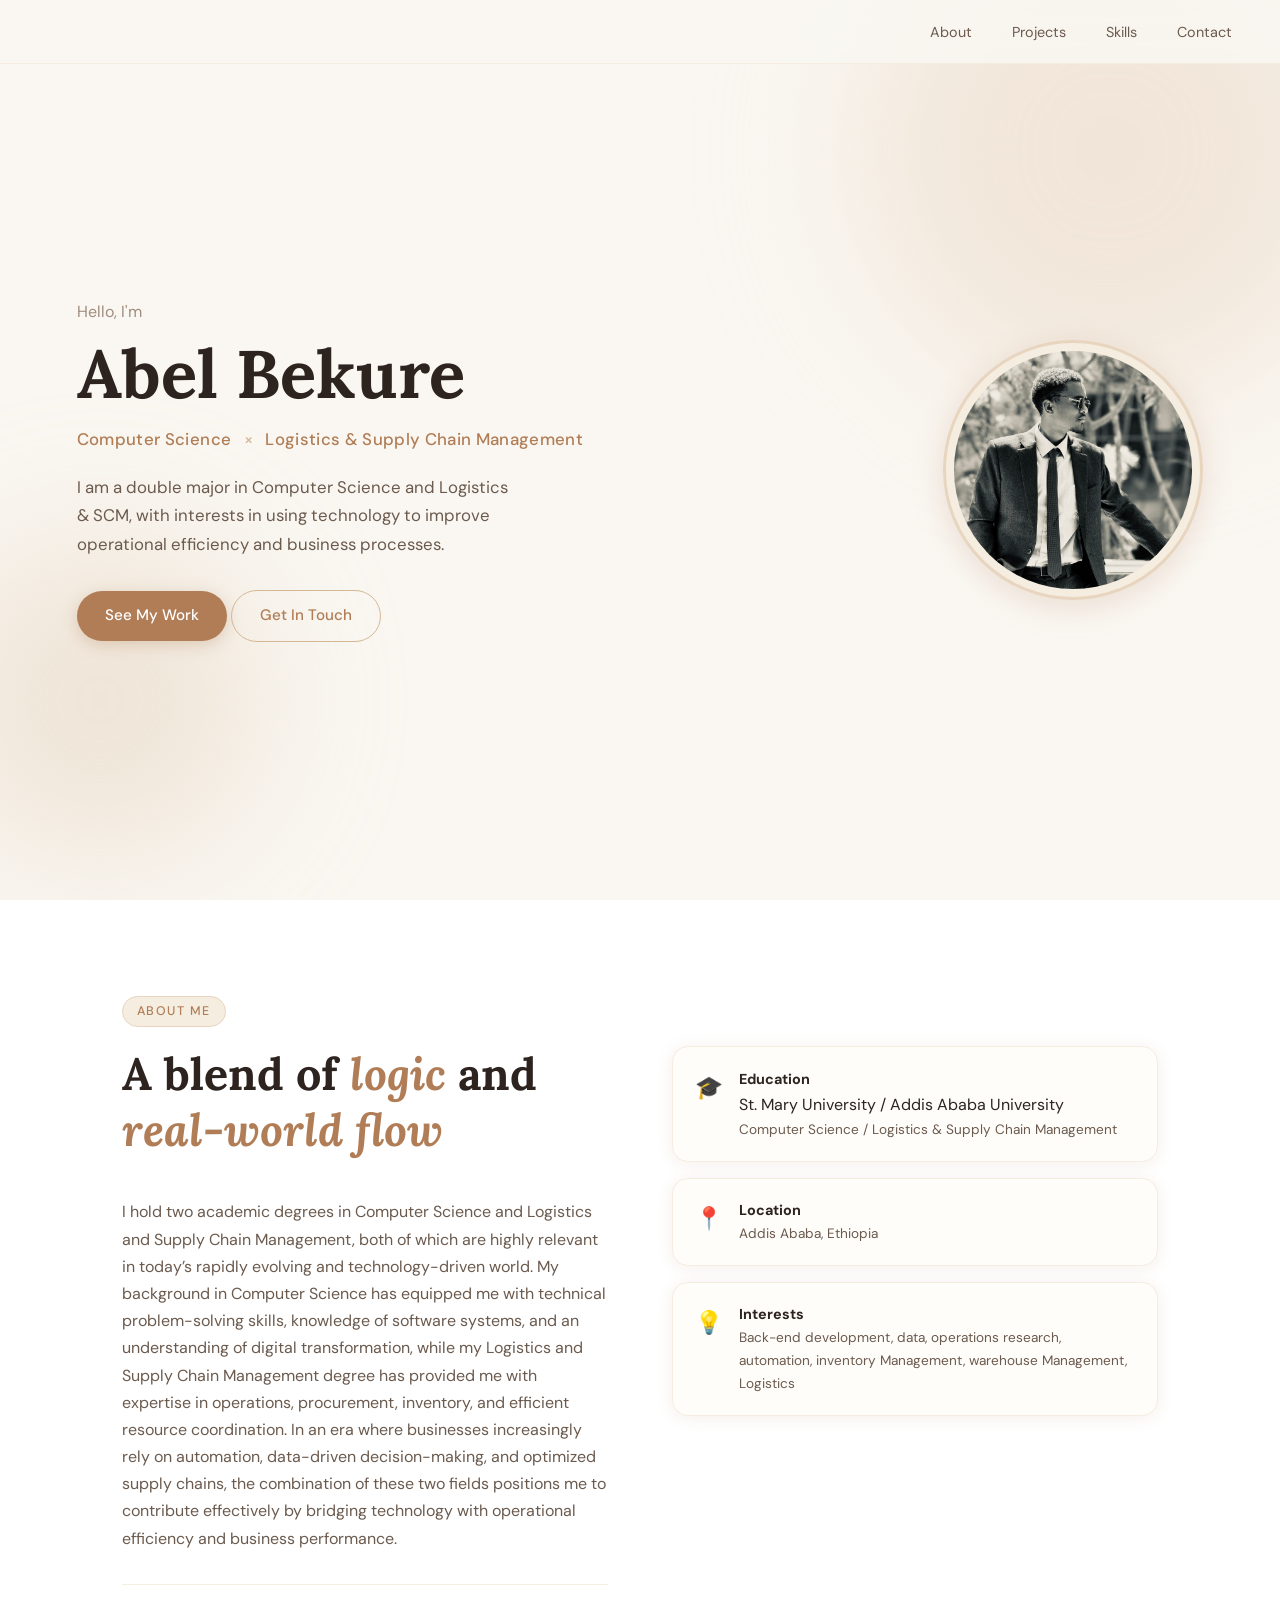
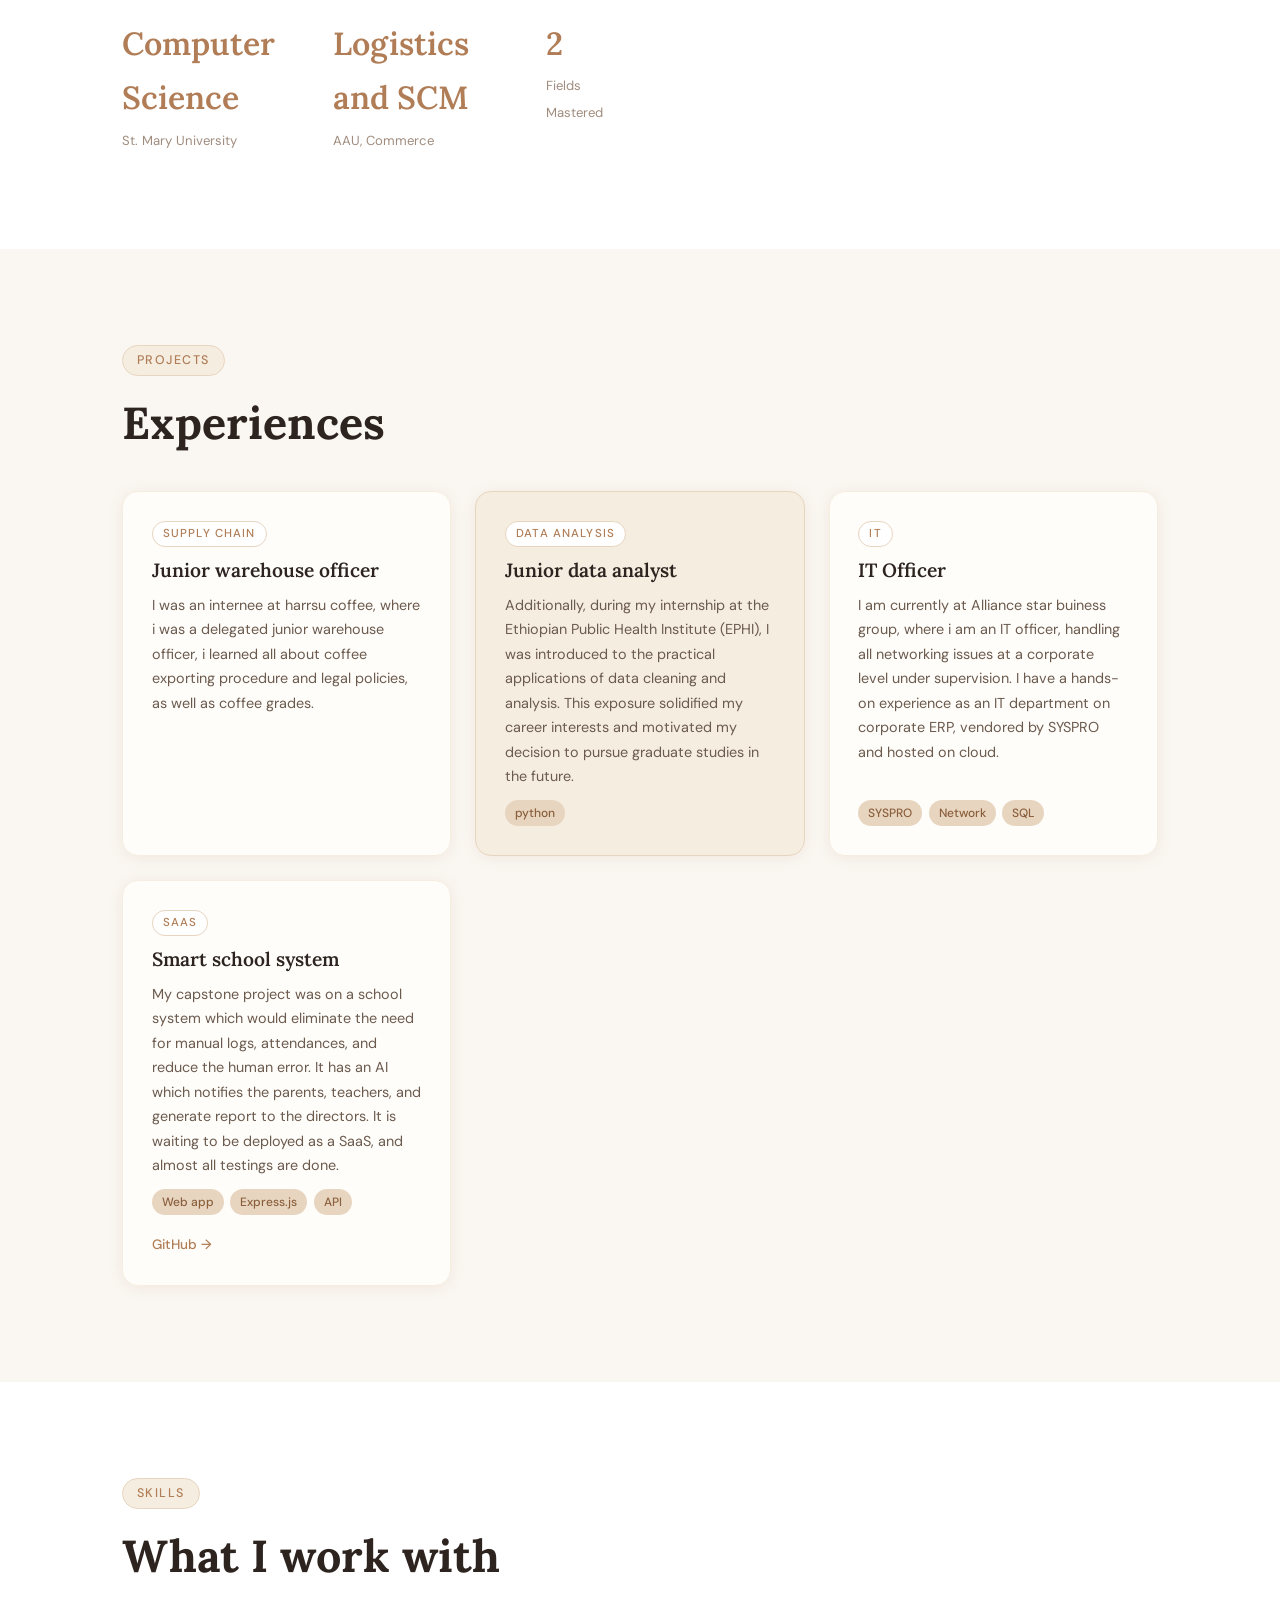
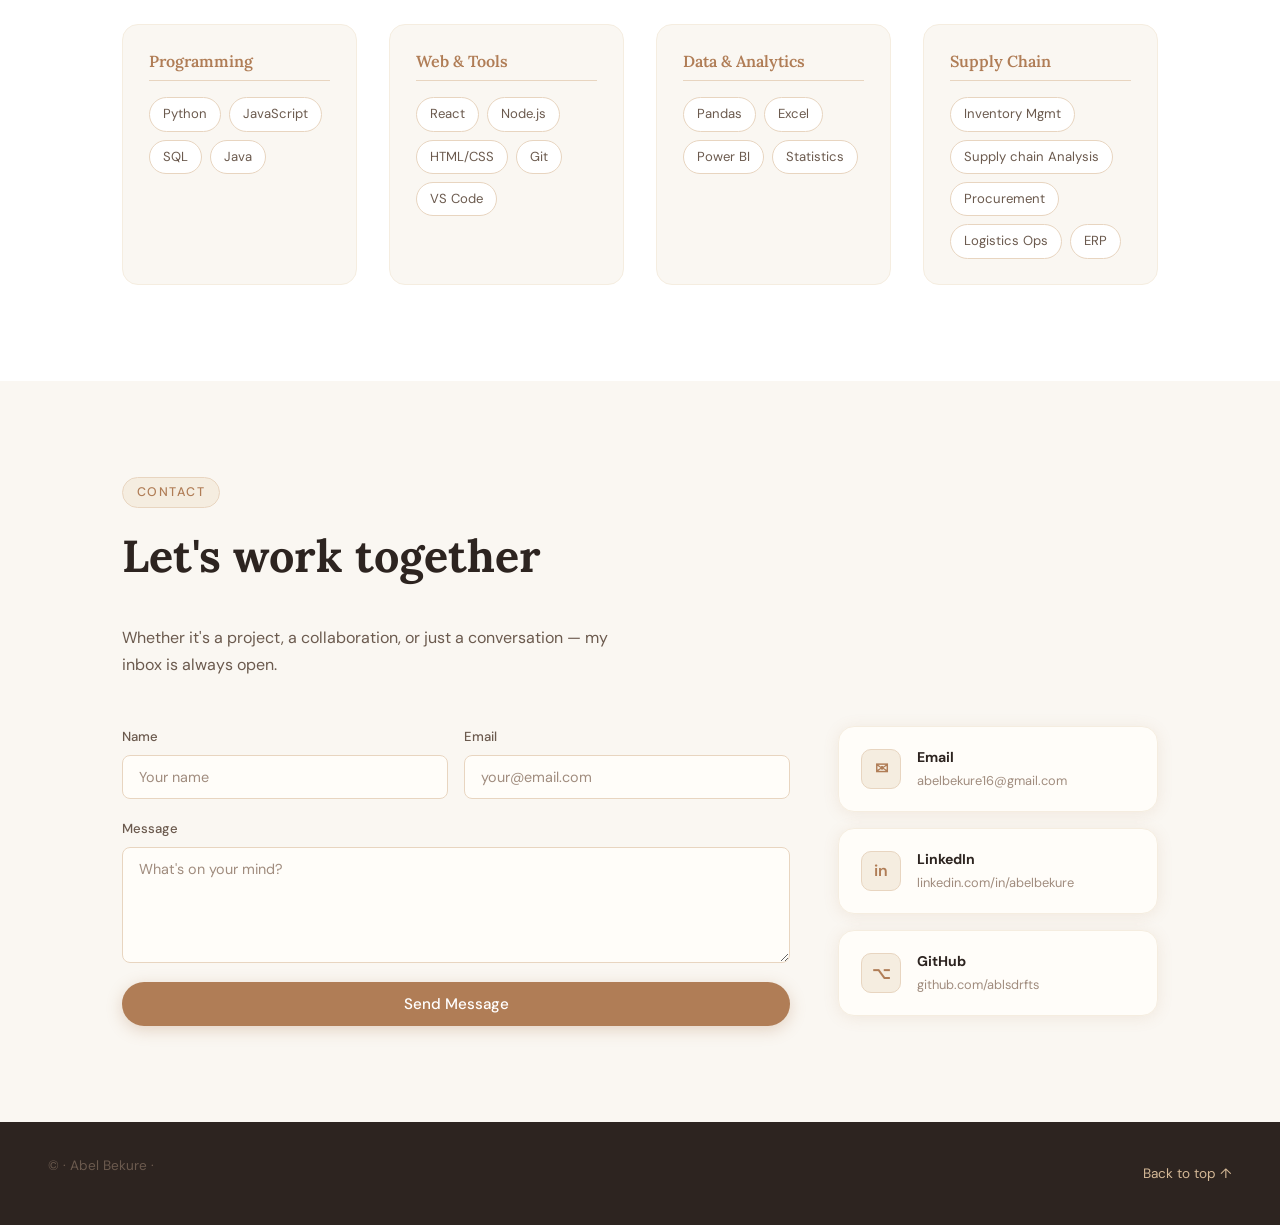
==== portfolio.html @ 1aefd5f9 "move portfolio to root" ====
<!DOCTYPE html>
<html lang="en">
<head>
  <meta charset="UTF-8" />
  <meta name="viewport" content="width=device-width, initial-scale=1.0" />
  <title>Abel Bekure</title>
  <link rel="stylesheet" href="styles.css" />
  <link rel="icon" type="image/png" href="a.jpg">
  <link rel="preconnect" href="https://fonts.googleapis.com" />
  <link rel="preconnect" href="https://fonts.gstatic.com" crossorigin />
  <link href="https://fonts.googleapis.com/css2?family=Lora:ital,wght@0,400;0,600;1,400&family=DM+Sans:wght@300;400;500&display=swap" rel="stylesheet" />
</head>
<body>

  <!-- NAV -->
  <nav class="nav">
    <div>   </div>
    <ul class="nav__links">
      <li><a href="#about">About</a></li>
      <li><a href="#projects">Projects</a></li>
      <li><a href="#skills">Skills</a></li>
      <li><a href="#contact">Contact</a></li>
    </ul>
    <button class="nav__toggle" aria-label="Toggle menu">
      <span></span><span></span><span></span>
    </button>
  </nav>

  <!-- HERO -->
  <section class="hero" id="top">
    <div class="hero__bg-shape hero__bg-shape--1"></div>
    <div class="hero__bg-shape hero__bg-shape--2"></div>
    <div class="hero__content">
      <p class="hero__greeting">Hello, I'm</p>
      <h1 class="hero__name">Abel Bekure</h1>
      <p class="hero__tagline">Computer Science <span class="divider">×</span> Logistics & Supply Chain Management</p>
      <p class="hero__sub">I am a double major in Computer Science and Logistics & SCM, with interests in using technology to improve operational efficiency and business processes.</p>
        <a href="#projects" class="btn btn--primary">See My Work</a>
        <a href="#contact" class="btn btn--ghost">Get In Touch</a>
      </div>
    </div>
    <div class="hero__avatar">
  <div class="avatar-ring">
    <div class="avatar-placeholder">
      <img src="img.jpg" alt="Your Name" style="width:100%; height:100%; object-fit:cover;" />
    </div>
  </div>
</div>
    </div>
  </section>

  <!-- ABOUT -->
  <section class="section about" id="about">
    <div class="container">
      <div class="section__label">About Me</div>
      <div class="about__grid">
        <div class="about__text">
          <h2 class="section__title">A blend of <em>logic</em> and <em>real-world flow</em></h2>
        
          <p>I hold two academic degrees in Computer Science and Logistics and Supply Chain Management, both of which are highly relevant in today’s rapidly evolving and technology-driven world. My background in Computer Science has equipped me with technical problem-solving skills, knowledge of software systems, and an understanding of digital transformation, while my Logistics and Supply Chain Management degree has provided me with expertise in operations, procurement, inventory, and efficient resource coordination. In an era where businesses increasingly rely on automation, data-driven decision-making, and optimized supply chains, the combination of these two fields positions me to contribute effectively by bridging technology with operational efficiency and business performance.
</p>
          <div class="about__facts">
            <div class="fact">
              <span class="fact__num">Computer Science</span>
              <span class="fact__label">St. Mary University</span>
            </div>
            <div class="fact">
              <span class="fact__num">Logistics and SCM</span>
              <span class="fact__label">AAU, Commerce</span>
            </div>
            <div class="fact">
              <span class="fact__num">2</span>
              <span class="fact__label">Fields Mastered</span>
            </div>
          </div>
        </div>
        <div class="about__card-stack">
          <div class="info-card info-card--a">
            <div class="info-card__icon">🎓</div>
            <div>
              <strong>Education</strong>
              <p2>St. Mary University / Addis Ababa University</p2>
              <p>Computer Science / Logistics & Supply Chain Management</p>
              
            </div>
          </div>
          <div class="info-card info-card--b">
            <div class="info-card__icon">📍</div>
            <div>
              <strong>Location</strong>
              <p>Addis Ababa, Ethiopia</p>
            </div>
          </div>
          <div class="info-card info-card--c">
            <div class="info-card__icon">💡</div>
            <div>
              <strong>Interests</strong>
              <p>Back-end development, data, operations research, automation, inventory Management, warehouse Management, Logistics</p>
            </div>
          </div>
        </div>
      </div>
    </div>
  </section>

  <!-- PROJECTS -->
  <section class="section projects" id="projects">
    <div class="container">
      <div class="section__label">Projects</div>
      <h2 class="section__title"> Experiences</h2>
      <div class="projects__grid">

        <article class="project-card">
          <div class="project-card__tag">Supply Chain</div>
          <h3>Junior warehouse officer</h3>
          <p>I was an internee at harrsu coffee, where i was a delegated junior warehouse officer, i learned all about coffee exporting procedure and legal policies, as well as coffee grades. </p>
          
        </article>

        <article class="project-card project-card--featured">
          <div class="project-card__tag">Data Analysis</div>
          <h3>Junior data analyst</h3>
          <p>Additionally, during my internship at the Ethiopian Public Health Institute (EPHI), I was introduced to the practical applications of data cleaning and analysis. This exposure solidified my career interests and motivated my decision to pursue graduate studies in the future.</p>
          <div class="project-card__stack">
            <span>python</span>
          </div>
         
        </article>

        <article class="project-card">
          <div class="project-card__tag"> IT</div>
          <h3>IT Officer</h3>
          <p>I am currently at Alliance star buiness group, where i am an IT officer, handling all networking issues at a corporate level under supervision. I have a hands-on experience as an IT department on corporate ERP, vendored by SYSPRO and hosted on cloud.</p>
          <div class="project-card__stack">
            <span>SYSPRO</span><span>Network</span><span>SQL</span>
          </div>
          
        </article>

        <article class="project-card">
          <div class="project-card__tag">SaaS</div>
          <h3>Smart school system</h3>
          <p>My capstone project was on a school system which would eliminate the need for manual logs, attendances, and reduce the human error. It has an AI which notifies the parents, teachers, and generate report to the directors. It is waiting to be deployed as a SaaS, and almost all testings are done.</p>
          <div class="project-card__stack">
            <span>Web app</span><span>Express.js</span><span>API</span>
          </div>
          <div class="project-card__links">
            
            <a href="https://github.com/ablsdrfts" class="link-arrow">GitHub →</a>
          </div>
        </article>

      </div>
    </div>
  </section>

  <!-- SKILLS -->
  <section class="section skills" id="skills">
    <div class="container">
      <div class="section__label">Skills</div>
      <h2 class="section__title">What I work with</h2>
      <div class="skills__groups">

        <div class="skill-group">
          <h3>Programming</h3>
          <div class="skill-pills">
            <span>Python</span><span>JavaScript</span><span>SQL</span><span>Java</span>
          </div>
        </div>

        <div class="skill-group">
          <h3>Web & Tools</h3>
          <div class="skill-pills">
            <span>React</span><span>Node.js</span><span>HTML/CSS</span><span>Git</span><span>VS Code</span>
          </div>
        </div>

        <div class="skill-group">
          <h3>Data & Analytics</h3>
          <div class="skill-pills">
            <span>Pandas</span><span>Excel</span><span>Power BI</span><span>Statistics</span>
          </div>
        </div>

        <div class="skill-group">
          <h3>Supply Chain</h3>
          <div class="skill-pills">
            <span>Inventory Mgmt</span><span>Supply chain Analysis</span><span>Procurement</span><span>Logistics Ops</span><span>ERP</span>
          </div>
        </div>

      </div>
    </div>
  </section>

 <!-- CONTACT -->
  <section class="section contact" id="contact">
    <div class="container">
      <div class="section__label">Contact</div>
      <h2 class="section__title">Let's work together</h2>
      <p class="contact__sub">Whether it's a project, a collaboration, or just a conversation — my inbox is always open.</p>
      <div class="contact__grid">
        <form class="contact__form" action="https://formspree.io/f/xvzyqoab" method="POST">
          <div class="form-row">
            <div class="form-group">
              <label for="name">Name</label>
              <input type="text" id="name" name="name" placeholder="Your name" required />
            </div>
            <div class="form-group">
              <label for="email">Email</label>
              <input type="email" id="email" name="email" placeholder="your@email.com" required />
            </div>
          </div>
          <div class="form-group">
            <label for="message">Message</label>
            <textarea id="message" name="message" rows="5" placeholder="What's on your mind?" required></textarea>
          </div>
          <button type="submit" class="btn btn--primary">Send Message</button>
          <p class="form__success" id="successMsg">✓ Message sent! I'll get back to you soon.</p>
        </form>
        <div class="contact__links">
          <a href="mailto:your@email.com" class="contact-link">
            <span class="contact-link__icon">✉</span>
            <div>
              <strong>Email</strong>
              <p>abelbekure16@gmail.com</p>
            </div>
          </a>
          <a href="https://linkedin.com" target="_blank" class="contact-link">
            <span class="contact-link__icon">in</span>
            <div>
              <strong>LinkedIn</strong>
              <p>linkedin.com/in/abelbekure</p>
            </div>
          </a>
          <a href="https://github.com/ablsdrfts" target="_blank" class="contact-link">
            <span class="contact-link__icon">⌥</span>
            <div>
              <strong>GitHub</strong>
              <p>github.com/ablsdrfts</p>
            </div>
          </a>
        </div>
      </div>
    </div>
  </section>

  <!-- FOOTER -->
  <footer class="footer">
    <p>© · Abel Bekure · </p>
    <a href="#top" class="footer__back">Back to top ↑</a>
  </footer>

  <script src="script.js"></script>
</body>
</html>
---- styles.css ----
/* =============================================
   CSS VARIABLES & RESET
============================================= */
:root {
  --cream:    #faf7f2;
  --warm-1:   #f5ede0;
  --warm-2:   #e8d5c0;
  --warm-3:   #d4b896;
  --accent:   #b07d56;
  --accent-d: #8a5f3c;
  --text:     #2d2420;
  --text-2:   #6b5a4e;
  --text-3:   #a08c7e;
  --white:    #ffffff;
  --card-bg:  #fffdf9;

  --font-display: 'Lora', Georgia, serif;
  --font-body:    'DM Sans', sans-serif;

  --radius-sm: 8px;
  --radius-md: 16px;
  --radius-lg: 24px;

  --shadow-soft: 0 4px 24px rgba(176, 125, 86, 0.10);
  --shadow-card: 0 2px 16px rgba(176, 125, 86, 0.12);
  --shadow-hover: 0 8px 32px rgba(176, 125, 86, 0.20);

  --transition: 0.28s cubic-bezier(0.4, 0, 0.2, 1);
  --max-w: 1100px;
}

*, *::before, *::after { box-sizing: border-box; margin: 0; padding: 0; }

html { scroll-behavior: smooth; }

body {
  font-family: var(--font-body);
  background: var(--cream);
  color: var(--text);
  font-size: 16px;
  line-height: 1.7;
  overflow-x: hidden;
}

img { max-width: 100%; display: block; }
a  { text-decoration: none; color: inherit; }
ul { list-style: none; }

/* =============================================
   TYPOGRAPHY
============================================= */
h1, h2, h3 { font-family: var(--font-display); line-height: 1.25; }
h1 { font-size: clamp(2.4rem, 6vw, 4.2rem); }
h2 { font-size: clamp(1.8rem, 4vw, 2.8rem); }
h3 { font-size: 1.2rem; font-weight: 600; margin-bottom: 0.5rem; }
p  { color: var(--text-2); margin-bottom: 1rem; }
em { font-style: italic; color: var(--accent); }

/* =============================================
   LAYOUT HELPERS
============================================= */
.container {
  max-width: var(--max-w);
  margin: 0 auto;
  padding: 0 2rem;
}

.section {
  padding: 96px 0;
}

.section__label {
  display: inline-block;
  font-family: var(--font-body);
  font-size: 0.78rem;
  font-weight: 500;
  letter-spacing: 0.12em;
  text-transform: uppercase;
  color: var(--accent);
  background: var(--warm-1);
  border: 1px solid var(--warm-2);
  padding: 4px 14px;
  border-radius: 100px;
  margin-bottom: 1.2rem;
}

.section__title {
  margin-bottom: 2.5rem;
  max-width: 520px;
}

/* =============================================
   BUTTONS
============================================= */
.btn {
  display: inline-block;
  padding: 12px 28px;
  border-radius: 100px;
  font-family: var(--font-body);
  font-size: 0.95rem;
  font-weight: 500;
  cursor: pointer;
  transition: var(--transition);
  border: none;
}

.btn--primary {
  background: var(--accent);
  color: var(--white);
  box-shadow: 0 4px 16px rgba(176,125,86,0.30);
}
.btn--primary:hover {
  background: var(--accent-d);
  transform: translateY(-2px);
  box-shadow: 0 8px 24px rgba(176,125,86,0.35);
}

.btn--ghost {
  background: transparent;
  color: var(--accent);
  border: 1.5px solid var(--warm-3);
}
.btn--ghost:hover {
  background: var(--warm-1);
  border-color: var(--accent);
  transform: translateY(-2px);
}

/* =============================================
   NAV
============================================= */
.nav {
  position: fixed;
  top: 0; left: 0; right: 0;
  z-index: 100;
  display: flex;
  align-items: center;
  justify-content: space-between;
  padding: 18px 48px;
  background: rgba(250, 247, 242, 0.85);
  backdrop-filter: blur(12px);
  border-bottom: 1px solid var(--warm-1);
  transition: var(--transition);
}

.nav__logo {
  font-family: var(--font-display);
  font-size: 1.4rem;
  font-weight: 600;
  color: var(--accent);
  width: 42px; height: 42px;
  background: var(--warm-1);
  border: 1.5px solid var(--warm-2);
  border-radius: 10px;
  display: flex; align-items: center; justify-content: center;
}

.nav__links {
  display: flex;
  gap: 2.5rem;
}

.nav__links a {
  font-size: 0.9rem;
  font-weight: 400;
  color: var(--text-2);
  transition: color var(--transition);
  position: relative;
}

.nav__links a::after {
  content: '';
  position: absolute;
  bottom: -2px; left: 0; right: 0;
  height: 1.5px;
  background: var(--accent);
  transform: scaleX(0);
  transition: transform var(--transition);
}

.nav__links a:hover { color: var(--accent); }
.nav__links a:hover::after { transform: scaleX(1); }

.nav__toggle { display: none; }

/* =============================================
   HERO
============================================= */
.hero {
  min-height: 100vh;
  display: flex;
  align-items: center;
  justify-content: space-between;
  gap: 3rem;
  padding: 120px 6vw 80px;
  position: relative;
  overflow: hidden;
}

.hero__bg-shape {
  position: absolute;
  border-radius: 50%;
  filter: blur(80px);
  opacity: 0.5;
  z-index: 0;
}
.hero__bg-shape--1 {
  width: 500px; height: 500px;
  background: var(--warm-2);
  top: -100px; right: -80px;
}
.hero__bg-shape--2 {
  width: 320px; height: 320px;
  background: var(--warm-3);
  bottom: 40px; left: -60px;
  opacity: 0.3;
}

.hero__content {
  position: relative;
  z-index: 1;
  max-width: 580px;
  animation: fadeUp 0.9s ease both;
}

.hero__greeting {
  font-size: 1rem;
  color: var(--text-3);
  font-weight: 400;
  margin-bottom: 0.4rem;
}

.hero__name {
  font-family: var(--font-display);
  color: var(--text);
  margin-bottom: 0.6rem;
}

.hero__tagline {
  font-size: 1.05rem;
  color: var(--accent);
  font-weight: 500;
  letter-spacing: 0.02em;
  margin-bottom: 1.2rem;
}

.hero__tagline .divider { color: var(--warm-3); margin: 0 0.5rem; }

.hero__sub {
  font-size: 1.05rem;
  color: var(--text-2);
  max-width: 440px;
  margin-bottom: 2rem;
}

.hero__cta {
  display: flex;
  gap: 1rem;
  flex-wrap: wrap;
}

.hero__avatar {
  position: relative;
  z-index: 1;
  flex-shrink: 0;
  animation: fadeUp 0.9s 0.2s ease both;
}

.avatar-ring {
  width: 260px; height: 260px;
  border-radius: 50%;
  border: 3px solid var(--warm-2);
  padding: 8px;
  background: var(--warm-1);
  box-shadow: var(--shadow-hover);
  overflow: hidden;
  display: flex; align-items: center; justify-content: center;
}

.avatar-placeholder {
  width: 100%; height: 100%;
  background: var(--warm-2);
  border-radius: 50%;
  display: flex; align-items: flex-end; justify-content: center;
  overflow: hidden;
}

.avatar-placeholder svg { width: 80%; }

/* =============================================
   ABOUT
============================================= */
.about { background: var(--white); }

.about__grid {
  display: grid;
  grid-template-columns: 1fr 1fr;
  gap: 4rem;
  align-items: start;
}

.about__text p { margin-bottom: 1rem; }

.about__facts {
  display: flex;
  gap: 2rem;
  margin-top: 2rem;
  padding-top: 2rem;
  border-top: 1px solid var(--warm-1);
}

.fact__num {
  display: block;
  font-family: var(--font-display);
  font-size: 2rem;
  font-weight: 600;
  color: var(--accent);
}
.fact__label {
  font-size: 0.82rem;
  color: var(--text-3);
  font-weight: 400;
}

.about__card-stack {
  display: flex;
  flex-direction: column;
  gap: 1rem;
}

.info-card {
  background: var(--card-bg);
  border: 1px solid var(--warm-1);
  border-radius: var(--radius-md);
  padding: 1.2rem 1.4rem;
  display: flex;
  gap: 1rem;
  align-items: flex-start;
  box-shadow: var(--shadow-card);
  transition: var(--transition);
}

.info-card:hover {
  transform: translateX(6px);
  box-shadow: var(--shadow-hover);
  border-color: var(--warm-2);
}

.info-card__icon {
  font-size: 1.4rem;
  flex-shrink: 0;
  margin-top: 2px;
}

.info-card strong { display: block; color: var(--text); font-size: 0.9rem; }
.info-card p      { font-size: 0.85rem; margin: 0; color: var(--text-2); }

/* =============================================
   PROJECTS
============================================= */
.projects__grid {
  display: grid;
  grid-template-columns: repeat(auto-fill, minmax(260px, 1fr));
  gap: 1.5rem;
}

.project-card {
  background: var(--card-bg);
  border: 1px solid var(--warm-1);
  border-radius: var(--radius-md);
  padding: 1.8rem;
  box-shadow: var(--shadow-card);
  transition: var(--transition);
  display: flex;
  flex-direction: column;
  gap: 0.7rem;
}

.project-card:hover {
  transform: translateY(-6px);
  box-shadow: var(--shadow-hover);
  border-color: var(--warm-2);
}

.project-card--featured {
  background: var(--warm-1);
  border-color: var(--warm-2);
}

.project-card__tag {
  font-size: 0.72rem;
  font-weight: 500;
  letter-spacing: 0.1em;
  text-transform: uppercase;
  color: var(--accent);
  background: var(--white);
  border: 1px solid var(--warm-2);
  border-radius: 100px;
  padding: 2px 10px;
  display: inline-block;
  width: fit-content;
}

.project-card h3 { color: var(--text); margin-bottom: 0; }
.project-card p  { font-size: 0.9rem; margin: 0; flex: 1; }

.project-card__stack {
  display: flex;
  flex-wrap: wrap;
  gap: 0.4rem;
  margin-top: auto;
}

.project-card__stack span {
  font-size: 0.75rem;
  background: var(--warm-2);
  color: var(--accent-d);
  padding: 3px 10px;
  border-radius: 100px;
  font-weight: 500;
}

.project-card__links {
  display: flex;
  gap: 1.2rem;
  margin-top: 0.4rem;
}

.link-arrow {
  font-size: 0.85rem;
  color: var(--accent);
  font-weight: 500;
  transition: gap var(--transition);
}
.link-arrow:hover { color: var(--accent-d); letter-spacing: 0.02em; }

/* =============================================
   SKILLS
============================================= */
.skills { background: var(--white); }

.skills__groups {
  display: grid;
  grid-template-columns: repeat(auto-fill, minmax(220px, 1fr));
  gap: 2rem;
}

.skill-group {
  background: var(--cream);
  border: 1px solid var(--warm-1);
  border-radius: var(--radius-md);
  padding: 1.6rem;
}

.skill-group h3 {
  font-family: var(--font-display);
  font-size: 1rem;
  color: var(--accent);
  margin-bottom: 1rem;
  padding-bottom: 0.6rem;
  border-bottom: 1px solid var(--warm-2);
}

.skill-pills {
  display: flex;
  flex-wrap: wrap;
  gap: 0.5rem;
}

.skill-pills span {
  font-size: 0.82rem;
  padding: 5px 13px;
  border-radius: 100px;
  background: var(--white);
  border: 1px solid var(--warm-2);
  color: var(--text-2);
  font-weight: 400;
  transition: var(--transition);
}

.skill-pills span:hover {
  background: var(--accent);
  color: var(--white);
  border-color: var(--accent);
}

/* =============================================
   CONTACT
============================================= */
.contact__sub {
  max-width: 500px;
  margin-bottom: 3rem;
}

.contact__grid {
  display: grid;
  grid-template-columns: 1fr 320px;
  gap: 3rem;
  align-items: start;
}

.contact__form {
  display: flex;
  flex-direction: column;
  gap: 1.2rem;
}

.form-row {
  display: grid;
  grid-template-columns: 1fr 1fr;
  gap: 1rem;
}

.form-group {
  display: flex;
  flex-direction: column;
  gap: 0.4rem;
}

label {
  font-size: 0.82rem;
  font-weight: 500;
  color: var(--text-2);
}

input, textarea {
  font-family: var(--font-body);
  font-size: 0.9rem;
  padding: 12px 16px;
  border: 1.5px solid var(--warm-2);
  border-radius: var(--radius-sm);
  background: var(--card-bg);
  color: var(--text);
  outline: none;
  transition: var(--transition);
  resize: vertical;
}

input:focus, textarea:focus {
  border-color: var(--accent);
  box-shadow: 0 0 0 3px rgba(176,125,86,0.10);
}

input::placeholder, textarea::placeholder { color: var(--text-3); }

.form__success {
  display: none;
  color: #6a9e73;
  font-size: 0.88rem;
  background: #f0f8f1;
  border: 1px solid #c0ddc4;
  border-radius: var(--radius-sm);
  padding: 10px 16px;
}

.form__success.show { display: block; }

.contact__links {
  display: flex;
  flex-direction: column;
  gap: 1rem;
}

.contact-link {
  display: flex;
  align-items: center;
  gap: 1rem;
  background: var(--card-bg);
  border: 1px solid var(--warm-1);
  border-radius: var(--radius-md);
  padding: 1.2rem 1.4rem;
  box-shadow: var(--shadow-card);
  transition: var(--transition);
  color: var(--text);
}

.contact-link:hover {
  border-color: var(--accent);
  box-shadow: var(--shadow-hover);
  transform: translateX(4px);
}

.contact-link__icon {
  width: 40px; height: 40px;
  background: var(--warm-1);
  border: 1px solid var(--warm-2);
  border-radius: 10px;
  display: flex; align-items: center; justify-content: center;
  font-size: 1rem;
  flex-shrink: 0;
  font-weight: 600;
  color: var(--accent);
}

.contact-link strong { display: block; font-size: 0.88rem; color: var(--text); }
.contact-link p      { font-size: 0.8rem; margin: 0; color: var(--text-3); }

/* =============================================
   FOOTER
============================================= */
.footer {
  background: var(--text);
  color: var(--text-3);
  padding: 2rem 3rem;
  display: flex;
  justify-content: space-between;
  align-items: center;
  font-size: 0.85rem;
}

.footer__back {
  color: var(--warm-3);
  transition: color var(--transition);
}
.footer__back:hover { color: var(--white); }

/* =============================================
   ANIMATIONS
============================================= */
@keyframes fadeUp {
  from { opacity: 0; transform: translateY(30px); }
  to   { opacity: 1; transform: translateY(0); }
}

.section {
  animation: fadeUp 0.7s ease both;
}

/* =============================================
   RESPONSIVE
============================================= */
@media (max-width: 900px) {
  .nav { padding: 16px 24px; }

  .hero {
    flex-direction: column-reverse;
    text-align: center;
    padding: 100px 6vw 60px;
    gap: 2rem;
  }
  .hero__cta { justify-content: center; }
  .hero__sub { margin: 0 auto 2rem; }

  .about__grid    { grid-template-columns: 1fr; }
  .contact__grid  { grid-template-columns: 1fr; }
  .form-row       { grid-template-columns: 1fr; }
}

@media (max-width: 600px) {
  .nav__links { display: none; }
  .nav__toggle {
    display: flex;
    flex-direction: column;
    gap: 5px;
    background: none;
    border: none;
    cursor: pointer;
  }
  .nav__toggle span {
    display: block;
    width: 22px; height: 2px;
    background: var(--text);
    border-radius: 2px;
  }

  .section      { padding: 60px 0; }
  .hero         { padding: 90px 5vw 50px; }
  .footer       { flex-direction: column; gap: 0.5rem; text-align: center; }
  .about__facts { gap: 1rem; }
  .projects__grid { grid-template-columns: 1fr; }
}
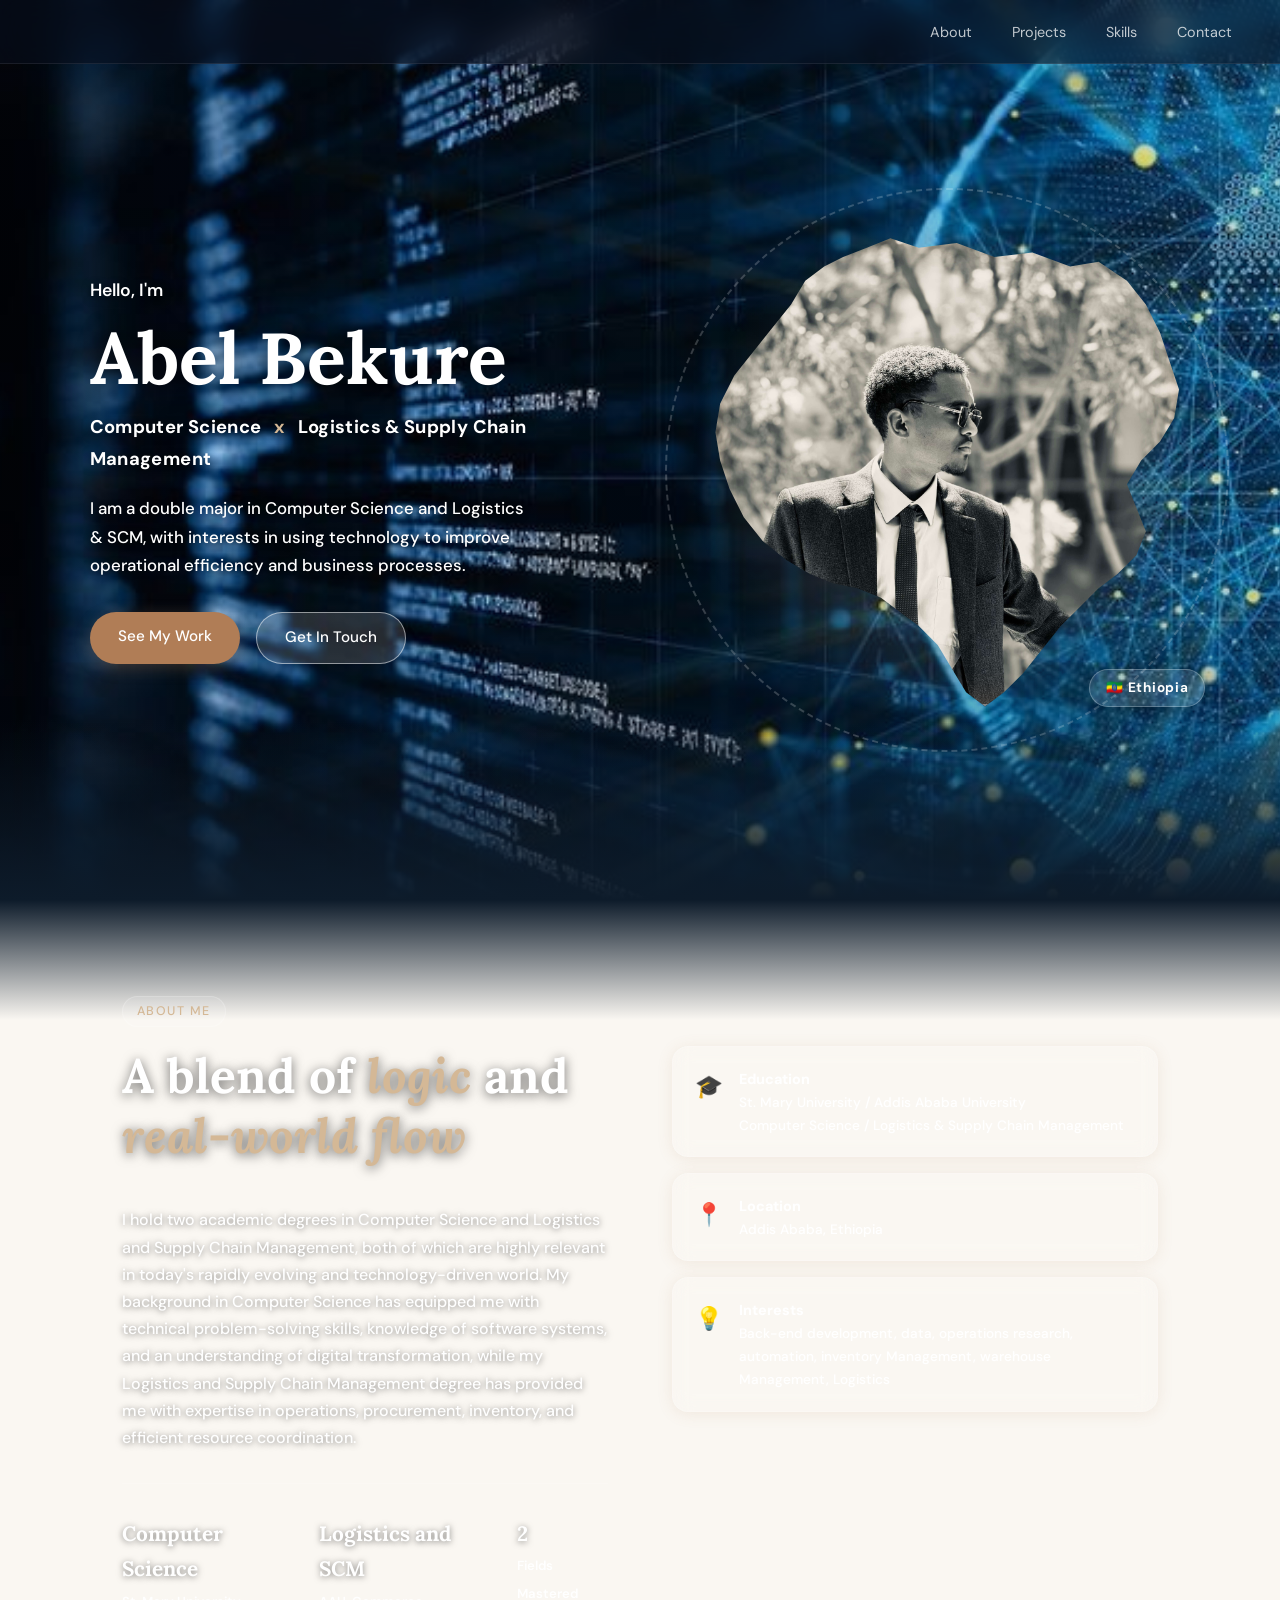
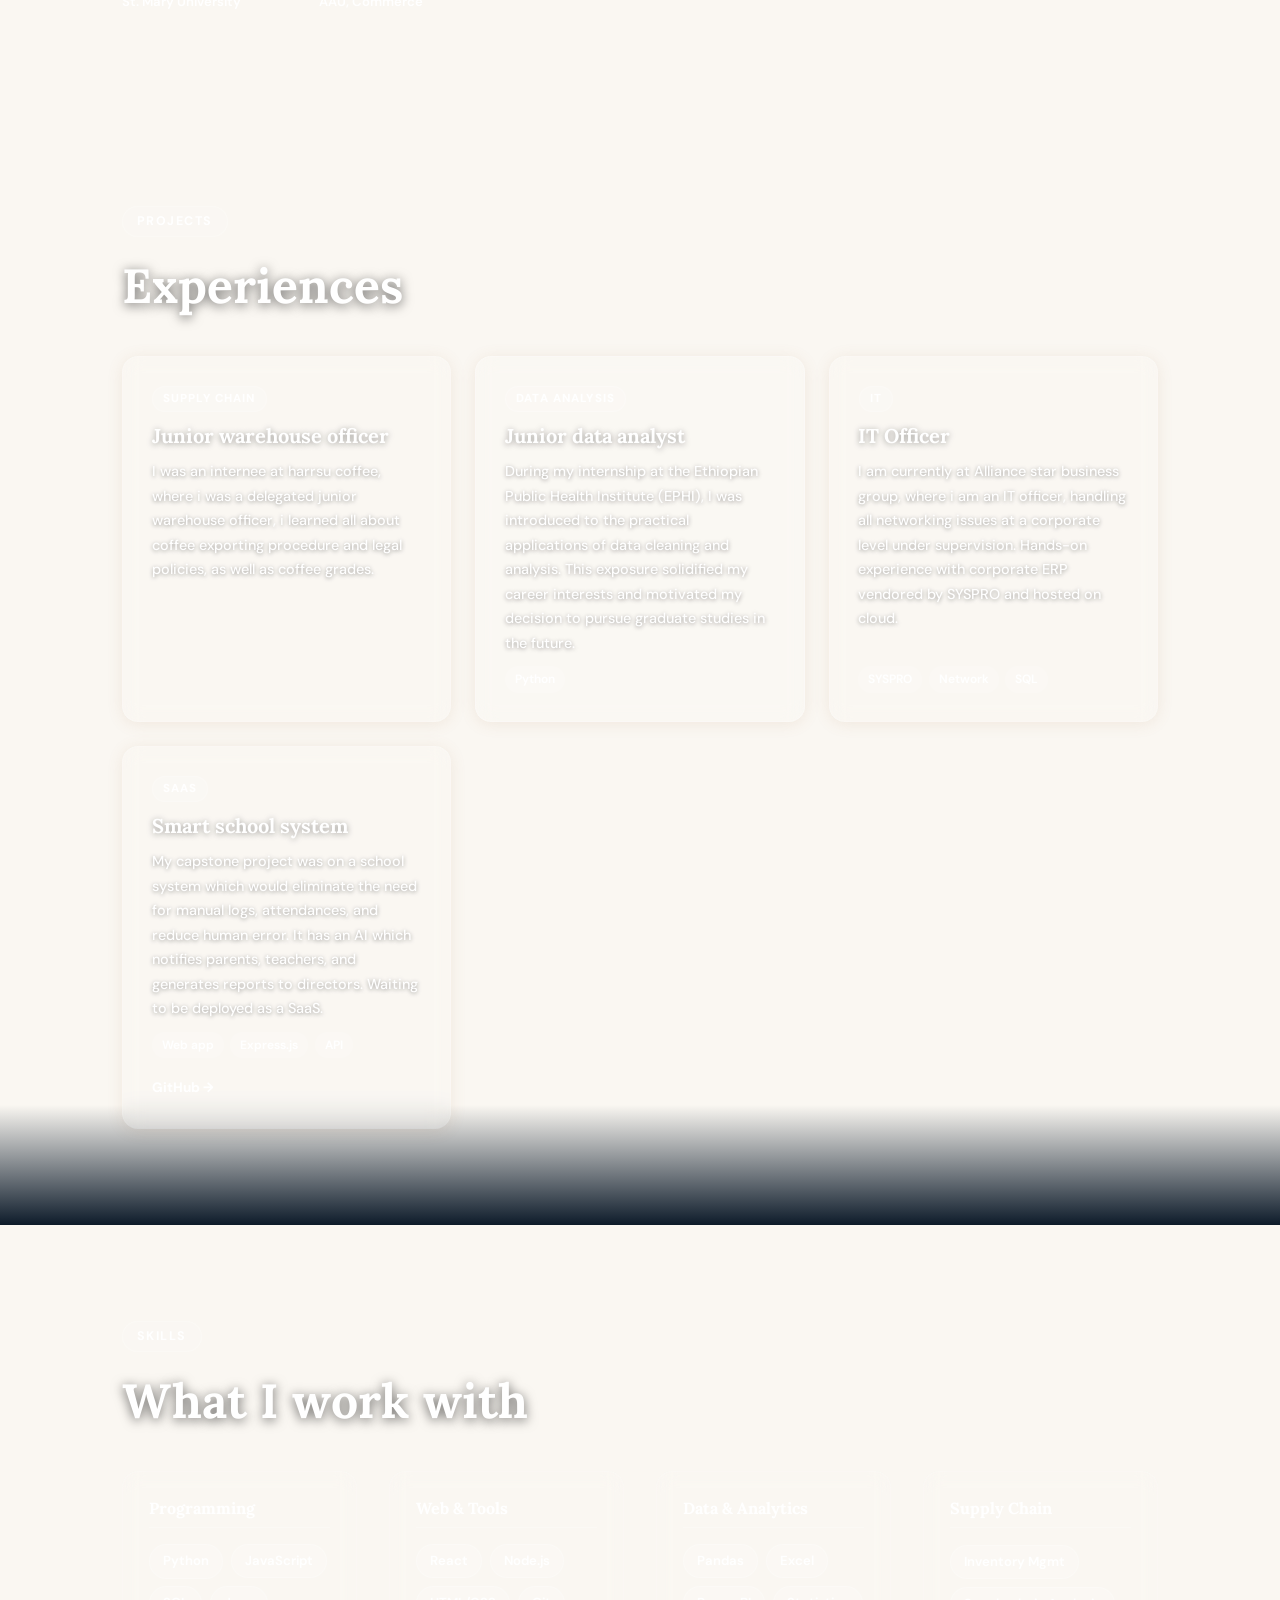
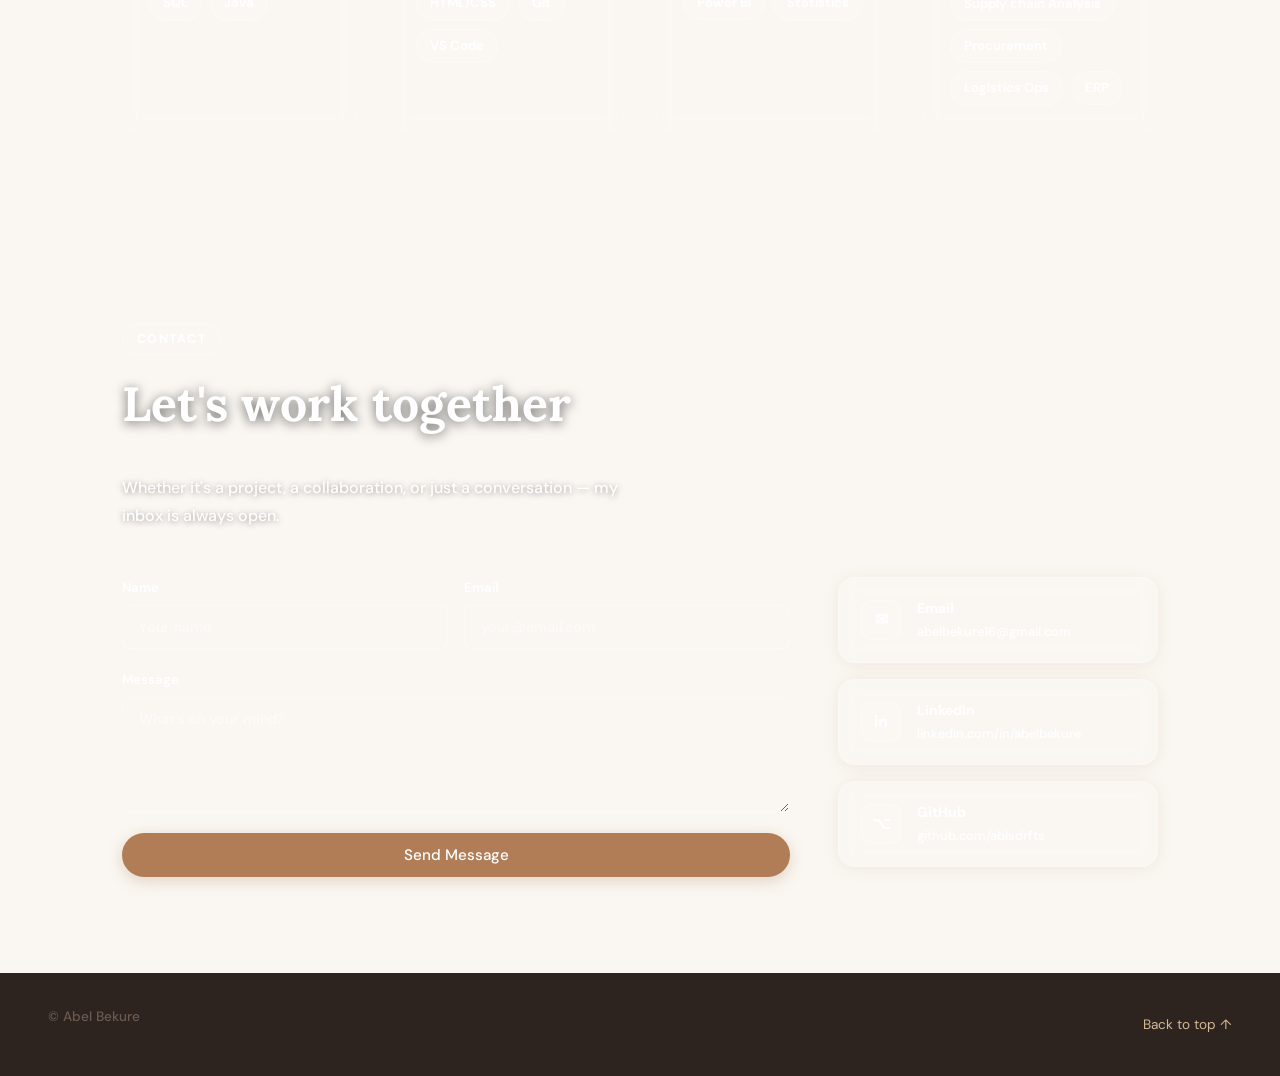
==== commit a5227a8e: "portfolio changes" ====
--- a/portfolio.html
+++ b/portfolio.html
@@ -12,9 +12,8 @@
 </head>
 <body>
 
-  <!-- NAV -->
   <nav class="nav">
-    <div>   </div>
+    <div></div>
     <ul class="nav__links">
       <li><a href="#about">About</a></li>
       <li><a href="#projects">Projects</a></li>
@@ -28,24 +27,50 @@
 
   <!-- HERO -->
   <section class="hero" id="top">
-    <div class="hero__bg-shape hero__bg-shape--1"></div>
-    <div class="hero__bg-shape hero__bg-shape--2"></div>
     <div class="hero__content">
       <p class="hero__greeting">Hello, I'm</p>
       <h1 class="hero__name">Abel Bekure</h1>
-      <p class="hero__tagline">Computer Science <span class="divider">×</span> Logistics & Supply Chain Management</p>
+      <p class="hero__tagline">Computer Science <span class="divider">x</span> Logistics & Supply Chain Management</p>
       <p class="hero__sub">I am a double major in Computer Science and Logistics & SCM, with interests in using technology to improve operational efficiency and business processes.</p>
+      <div class="hero__cta">
         <a href="#projects" class="btn btn--primary">See My Work</a>
         <a href="#contact" class="btn btn--ghost">Get In Touch</a>
       </div>
     </div>
     <div class="hero__avatar">
-  <div class="avatar-ring">
-    <div class="avatar-placeholder">
-      <img src="img.jpg" alt="Your Name" style="width:100%; height:100%; object-fit:cover;" />
-    </div>
-  </div>
-</div>
+      <!-- Hidden SVG clipPath using Ethiopia's outline -->
+      <svg width="0" height="0" style="position:absolute">
+        <defs>
+          <clipPath id="ethiopiaClip" clipPathUnits="objectBoundingBox">
+            <path d="
+              M0.38,0.01 L0.44,0.03 L0.52,0.02 L0.60,0.05 L0.68,0.04 L0.76,0.07
+              L0.82,0.06 L0.88,0.10 L0.92,0.15 L0.95,0.21 L0.97,0.27 L0.99,0.33
+              L0.98,0.39 L0.95,0.44 L0.91,0.48 L0.88,0.53 L0.90,0.58 L0.92,0.63
+              L0.90,0.68 L0.86,0.72 L0.82,0.75 L0.78,0.79 L0.74,0.83 L0.70,0.88
+              L0.66,0.93 L0.62,0.97 L0.58,1.00 L0.54,0.97 L0.51,0.92 L0.48,0.87
+              L0.44,0.83 L0.40,0.80 L0.36,0.77 L0.31,0.75 L0.26,0.74 L0.21,0.72
+              L0.16,0.69 L0.11,0.65 L0.07,0.60 L0.04,0.54 L0.02,0.48 L0.01,0.42
+              L0.02,0.36 L0.05,0.30 L0.09,0.25 L0.13,0.20 L0.17,0.15 L0.20,0.10
+              L0.24,0.07 L0.28,0.05 L0.33,0.03 L0.38,0.01 Z
+            "/>
+          </clipPath>
+        </defs>
+      </svg>
+
+      <!-- Glow rings -->
+      <div class="avatar-glow-ring"></div>
+      <div class="avatar-pulse"></div>
+
+      <!-- Ethiopia shaped photo -->
+      <div class="avatar-ethiopia">
+        <img src="img.jpg" alt="Abel Bekure" />
+        <div class="avatar-ethiopia__border"></div>
+      </div>
+
+      <!-- Floating label -->
+      <div class="avatar-badge">
+        <span>🇪🇹</span> Ethiopia
+      </div>
     </div>
   </section>
 
@@ -56,9 +81,7 @@
       <div class="about__grid">
         <div class="about__text">
           <h2 class="section__title">A blend of <em>logic</em> and <em>real-world flow</em></h2>
-        
-          <p>I hold two academic degrees in Computer Science and Logistics and Supply Chain Management, both of which are highly relevant in today’s rapidly evolving and technology-driven world. My background in Computer Science has equipped me with technical problem-solving skills, knowledge of software systems, and an understanding of digital transformation, while my Logistics and Supply Chain Management degree has provided me with expertise in operations, procurement, inventory, and efficient resource coordination. In an era where businesses increasingly rely on automation, data-driven decision-making, and optimized supply chains, the combination of these two fields positions me to contribute effectively by bridging technology with operational efficiency and business performance.
-</p>
+          <p>I hold two academic degrees in Computer Science and Logistics and Supply Chain Management, both of which are highly relevant in today's rapidly evolving and technology-driven world. My background in Computer Science has equipped me with technical problem-solving skills, knowledge of software systems, and an understanding of digital transformation, while my Logistics and Supply Chain Management degree has provided me with expertise in operations, procurement, inventory, and efficient resource coordination.</p>
           <div class="about__facts">
             <div class="fact">
               <span class="fact__num">Computer Science</span>
@@ -76,23 +99,22 @@
         </div>
         <div class="about__card-stack">
           <div class="info-card info-card--a">
-            <div class="info-card__icon">🎓</div>
+            <div class="info-card__icon">&#127891;</div>
             <div>
               <strong>Education</strong>
-              <p2>St. Mary University / Addis Ababa University</p2>
+              <p>St. Mary University / Addis Ababa University</p>
               <p>Computer Science / Logistics & Supply Chain Management</p>
-              
             </div>
           </div>
           <div class="info-card info-card--b">
-            <div class="info-card__icon">📍</div>
+            <div class="info-card__icon">&#128205;</div>
             <div>
               <strong>Location</strong>
               <p>Addis Ababa, Ethiopia</p>
             </div>
           </div>
           <div class="info-card info-card--c">
-            <div class="info-card__icon">💡</div>
+            <div class="info-card__icon">&#128161;</div>
             <div>
               <strong>Interests</strong>
               <p>Back-end development, data, operations research, automation, inventory Management, warehouse Management, Logistics</p>
@@ -107,49 +129,34 @@
   <section class="section projects" id="projects">
     <div class="container">
       <div class="section__label">Projects</div>
-      <h2 class="section__title"> Experiences</h2>
+      <h2 class="section__title">Experiences</h2>
       <div class="projects__grid">
-
         <article class="project-card">
           <div class="project-card__tag">Supply Chain</div>
           <h3>Junior warehouse officer</h3>
-          <p>I was an internee at harrsu coffee, where i was a delegated junior warehouse officer, i learned all about coffee exporting procedure and legal policies, as well as coffee grades. </p>
-          
-        </article>
-
+          <p>I was an internee at harrsu coffee, where i was a delegated junior warehouse officer, i learned all about coffee exporting procedure and legal policies, as well as coffee grades.</p>
+        </article>
         <article class="project-card project-card--featured">
           <div class="project-card__tag">Data Analysis</div>
           <h3>Junior data analyst</h3>
-          <p>Additionally, during my internship at the Ethiopian Public Health Institute (EPHI), I was introduced to the practical applications of data cleaning and analysis. This exposure solidified my career interests and motivated my decision to pursue graduate studies in the future.</p>
-          <div class="project-card__stack">
-            <span>python</span>
-          </div>
-         
-        </article>
-
+          <p>During my internship at the Ethiopian Public Health Institute (EPHI), I was introduced to the practical applications of data cleaning and analysis. This exposure solidified my career interests and motivated my decision to pursue graduate studies in the future.</p>
+          <div class="project-card__stack"><span>Python</span></div>
+        </article>
         <article class="project-card">
-          <div class="project-card__tag"> IT</div>
+          <div class="project-card__tag">IT</div>
           <h3>IT Officer</h3>
-          <p>I am currently at Alliance star buiness group, where i am an IT officer, handling all networking issues at a corporate level under supervision. I have a hands-on experience as an IT department on corporate ERP, vendored by SYSPRO and hosted on cloud.</p>
-          <div class="project-card__stack">
-            <span>SYSPRO</span><span>Network</span><span>SQL</span>
-          </div>
-          
-        </article>
-
+          <p>I am currently at Alliance star business group, where i am an IT officer, handling all networking issues at a corporate level under supervision. Hands-on experience with corporate ERP vendored by SYSPRO and hosted on cloud.</p>
+          <div class="project-card__stack"><span>SYSPRO</span><span>Network</span><span>SQL</span></div>
+        </article>
         <article class="project-card">
           <div class="project-card__tag">SaaS</div>
           <h3>Smart school system</h3>
-          <p>My capstone project was on a school system which would eliminate the need for manual logs, attendances, and reduce the human error. It has an AI which notifies the parents, teachers, and generate report to the directors. It is waiting to be deployed as a SaaS, and almost all testings are done.</p>
-          <div class="project-card__stack">
-            <span>Web app</span><span>Express.js</span><span>API</span>
-          </div>
+          <p>My capstone project was on a school system which would eliminate the need for manual logs, attendances, and reduce human error. It has an AI which notifies parents, teachers, and generates reports to directors. Waiting to be deployed as a SaaS.</p>
+          <div class="project-card__stack"><span>Web app</span><span>Express.js</span><span>API</span></div>
           <div class="project-card__links">
-            
-            <a href="https://github.com/ablsdrfts" class="link-arrow">GitHub →</a>
-          </div>
-        </article>
-
+            <a href="https://github.com/ablsdrfts" class="link-arrow">GitHub &rarr;</a>
+          </div>
+        </article>
       </div>
     </div>
   </section>
@@ -160,40 +167,35 @@
       <div class="section__label">Skills</div>
       <h2 class="section__title">What I work with</h2>
       <div class="skills__groups">
-
         <div class="skill-group">
           <h3>Programming</h3>
           <div class="skill-pills">
             <span>Python</span><span>JavaScript</span><span>SQL</span><span>Java</span>
           </div>
         </div>
-
         <div class="skill-group">
           <h3>Web & Tools</h3>
           <div class="skill-pills">
             <span>React</span><span>Node.js</span><span>HTML/CSS</span><span>Git</span><span>VS Code</span>
           </div>
         </div>
-
         <div class="skill-group">
           <h3>Data & Analytics</h3>
           <div class="skill-pills">
             <span>Pandas</span><span>Excel</span><span>Power BI</span><span>Statistics</span>
           </div>
         </div>
-
         <div class="skill-group">
           <h3>Supply Chain</h3>
           <div class="skill-pills">
             <span>Inventory Mgmt</span><span>Supply chain Analysis</span><span>Procurement</span><span>Logistics Ops</span><span>ERP</span>
           </div>
         </div>
-
-      </div>
-    </div>
-  </section>
-
- <!-- CONTACT -->
+      </div>
+    </div>
+  </section>
+
+  <!-- CONTACT -->
   <section class="section contact" id="contact">
     <div class="container">
       <div class="section__label">Contact</div>
@@ -216,17 +218,17 @@
             <textarea id="message" name="message" rows="5" placeholder="What's on your mind?" required></textarea>
           </div>
           <button type="submit" class="btn btn--primary">Send Message</button>
-          <p class="form__success" id="successMsg">✓ Message sent! I'll get back to you soon.</p>
+          <p class="form__success" id="successMsg">Message sent! I'll get back to you soon.</p>
         </form>
         <div class="contact__links">
-          <a href="mailto:your@email.com" class="contact-link">
-            <span class="contact-link__icon">✉</span>
+          <a href="mailto:abelbekure16@gmail.com" class="contact-link">
+            <span class="contact-link__icon">&#9993;</span>
             <div>
               <strong>Email</strong>
               <p>abelbekure16@gmail.com</p>
             </div>
           </a>
-          <a href="https://linkedin.com" target="_blank" class="contact-link">
+          <a href="https://linkedin.com/in/abelbekure" target="_blank" class="contact-link">
             <span class="contact-link__icon">in</span>
             <div>
               <strong>LinkedIn</strong>
@@ -234,7 +236,7 @@
             </div>
           </a>
           <a href="https://github.com/ablsdrfts" target="_blank" class="contact-link">
-            <span class="contact-link__icon">⌥</span>
+            <span class="contact-link__icon">&#8997;</span>
             <div>
               <strong>GitHub</strong>
               <p>github.com/ablsdrfts</p>
@@ -247,8 +249,8 @@
 
   <!-- FOOTER -->
   <footer class="footer">
-    <p>© · Abel Bekure · </p>
-    <a href="#top" class="footer__back">Back to top ↑</a>
+    <p>&copy; Abel Bekure</p>
+    <a href="#top" class="footer__back">Back to top &uarr;</a>
   </footer>
 
   <script src="script.js"></script>
--- a/styles.css
+++ b/styles.css
@@ -30,9 +30,7 @@
 }
 
 *, *::before, *::after { box-sizing: border-box; margin: 0; padding: 0; }
-
 html { scroll-behavior: smooth; }
-
 body {
   font-family: var(--font-body);
   background: var(--cream);
@@ -41,37 +39,35 @@
   line-height: 1.7;
   overflow-x: hidden;
 }
-
 img { max-width: 100%; display: block; }
-a  { text-decoration: none; color: inherit; }
-ul { list-style: none; }
+a   { text-decoration: none; color: inherit; }
+ul  { list-style: none; }
 
 /* =============================================
    TYPOGRAPHY
 ============================================= */
-h1, h2, h3 { font-family: var(--font-display); line-height: 1.25; }
-h1 { font-size: clamp(2.4rem, 6vw, 4.2rem); }
-h2 { font-size: clamp(1.8rem, 4vw, 2.8rem); }
-h3 { font-size: 1.2rem; font-weight: 600; margin-bottom: 0.5rem; }
-p  { color: var(--text-2); margin-bottom: 1rem; }
-em { font-style: italic; color: var(--accent); }
-
-/* =============================================
-   LAYOUT HELPERS
+h1, h2, h3 { font-family: var(--font-display); line-height: 1.25; font-weight: 700; }
+h1 { font-size: clamp(2.6rem, 6vw, 4.5rem); }
+h2 { font-size: clamp(2rem, 4vw, 3rem); }
+h3 { font-size: 1.25rem; font-weight: 700; margin-bottom: 0.5rem; }
+p  { color: var(--text-2); margin-bottom: 1rem; font-weight: 500; }
+em { font-style: italic; color: var(--accent); font-weight: 700; }
+
+/* =============================================
+   LAYOUT
 ============================================= */
 .container {
   max-width: var(--max-w);
   margin: 0 auto;
   padding: 0 2rem;
-}
-
-.section {
-  padding: 96px 0;
-}
+  position: relative;
+  z-index: 2;
+}
+
+.section { padding: 96px 0; position: relative; }
 
 .section__label {
   display: inline-block;
-  font-family: var(--font-body);
   font-size: 0.78rem;
   font-weight: 500;
   letter-spacing: 0.12em;
@@ -84,10 +80,7 @@
   margin-bottom: 1.2rem;
 }
 
-.section__title {
-  margin-bottom: 2.5rem;
-  max-width: 520px;
-}
+.section__title { margin-bottom: 2.5rem; max-width: 520px; }
 
 /* =============================================
    BUTTONS
@@ -103,7 +96,6 @@
   transition: var(--transition);
   border: none;
 }
-
 .btn--primary {
   background: var(--accent);
   color: var(--white);
@@ -114,15 +106,15 @@
   transform: translateY(-2px);
   box-shadow: 0 8px 24px rgba(176,125,86,0.35);
 }
-
 .btn--ghost {
-  background: transparent;
-  color: var(--accent);
-  border: 1.5px solid var(--warm-3);
+  background: rgba(255,255,255,0.15);
+  color: var(--white);
+  border: 1.5px solid rgba(255,255,255,0.5);
+  backdrop-filter: blur(4px);
 }
 .btn--ghost:hover {
-  background: var(--warm-1);
-  border-color: var(--accent);
+  background: rgba(255,255,255,0.25);
+  border-color: var(--white);
   transform: translateY(-2px);
 }
 
@@ -137,196 +129,440 @@
   align-items: center;
   justify-content: space-between;
   padding: 18px 48px;
-  background: rgba(250, 247, 242, 0.85);
-  backdrop-filter: blur(12px);
-  border-bottom: 1px solid var(--warm-1);
+  background: rgba(10, 15, 30, 0.55);
+  backdrop-filter: blur(16px);
+  border-bottom: 1px solid rgba(255,255,255,0.08);
   transition: var(--transition);
 }
-
-.nav__logo {
-  font-family: var(--font-display);
-  font-size: 1.4rem;
-  font-weight: 600;
-  color: var(--accent);
-  width: 42px; height: 42px;
-  background: var(--warm-1);
-  border: 1.5px solid var(--warm-2);
-  border-radius: 10px;
-  display: flex; align-items: center; justify-content: center;
-}
-
-.nav__links {
-  display: flex;
-  gap: 2.5rem;
-}
-
+.nav__links { display: flex; gap: 2.5rem; }
 .nav__links a {
   font-size: 0.9rem;
   font-weight: 400;
-  color: var(--text-2);
+  color: rgba(255,255,255,0.75);
   transition: color var(--transition);
   position: relative;
 }
-
 .nav__links a::after {
   content: '';
   position: absolute;
   bottom: -2px; left: 0; right: 0;
   height: 1.5px;
-  background: var(--accent);
+  background: var(--white);
   transform: scaleX(0);
   transition: transform var(--transition);
 }
-
-.nav__links a:hover { color: var(--accent); }
+.nav__links a:hover { color: var(--white); }
 .nav__links a:hover::after { transform: scaleX(1); }
-
 .nav__toggle { display: none; }
 
 /* =============================================
-   HERO
+   HERO — bg1.jpg
 ============================================= */
 .hero {
   min-height: 100vh;
   display: flex;
   align-items: center;
   justify-content: space-between;
-  gap: 3rem;
-  padding: 120px 6vw 80px;
+  gap: 2rem;
+  padding: 120px 5vw 80px 7vw;
   position: relative;
   overflow: hidden;
-}
-
-.hero__bg-shape {
-  position: absolute;
-  border-radius: 50%;
-  filter: blur(80px);
-  opacity: 0.5;
-  z-index: 0;
-}
-.hero__bg-shape--1 {
-  width: 500px; height: 500px;
-  background: var(--warm-2);
-  top: -100px; right: -80px;
-}
-.hero__bg-shape--2 {
-  width: 320px; height: 320px;
-  background: var(--warm-3);
-  bottom: 40px; left: -60px;
-  opacity: 0.3;
+
+  background-image:
+    linear-gradient(
+      to bottom,
+      rgba(5, 10, 25, 0.20) 0%,
+      rgba(5, 10, 25, 0.10) 50%,
+      rgba(5, 10, 25, 0.35) 100%
+    ),
+    url('bg1.jpg');
+  background-size: cover;
+  background-position: center;
+  background-attachment: fixed;
+}
+
+/* Seamless fade-out at bottom into About */
+.hero::after {
+  content: '';
+  position: absolute;
+  bottom: 0; left: 0; right: 0;
+  height: 180px;
+  background: linear-gradient(to bottom, transparent, #0d1b2a);
+  pointer-events: none;
+  z-index: 1;
 }
 
 .hero__content {
   position: relative;
-  z-index: 1;
+  z-index: 2;
   max-width: 580px;
   animation: fadeUp 0.9s ease both;
 }
 
 .hero__greeting {
-  font-size: 1rem;
-  color: var(--text-3);
-  font-weight: 400;
+  font-size: 1.1rem;
+  color: #ffffff;
+  font-weight: 600;
   margin-bottom: 0.4rem;
-}
-
+  text-shadow: 0 2px 8px rgba(0,0,0,0.6);
+}
 .hero__name {
   font-family: var(--font-display);
-  color: var(--text);
+  color: #ffffff;
   margin-bottom: 0.6rem;
-}
-
+  text-shadow: 0 2px 24px rgba(0,0,0,0.7);
+  font-weight: 700;
+}
 .hero__tagline {
-  font-size: 1.05rem;
-  color: var(--accent);
-  font-weight: 500;
+  font-size: 1.15rem;
+  color: #ffffff;
+  font-weight: 700;
   letter-spacing: 0.02em;
   margin-bottom: 1.2rem;
-}
-
+  text-shadow: 0 2px 8px rgba(0,0,0,0.5);
+}
 .hero__tagline .divider { color: var(--warm-3); margin: 0 0.5rem; }
-
 .hero__sub {
   font-size: 1.05rem;
-  color: var(--text-2);
+  color: #ffffff;
+  font-weight: 500;
   max-width: 440px;
   margin-bottom: 2rem;
-}
-
-.hero__cta {
-  display: flex;
-  gap: 1rem;
-  flex-wrap: wrap;
-}
+  text-shadow: 0 1px 6px rgba(0,0,0,0.5);
+}
+.hero__cta { display: flex; gap: 1rem; flex-wrap: wrap; }
 
 .hero__avatar {
   position: relative;
-  z-index: 1;
+  z-index: 2;
   flex-shrink: 0;
   animation: fadeUp 0.9s 0.2s ease both;
-}
-
-.avatar-ring {
-  width: 260px; height: 260px;
+  display: flex;
+  align-items: center;
+  justify-content: center;
+  width: clamp(380px, 42vw, 560px);
+  height: clamp(380px, 42vw, 560px);
+}
+
+/* Rotating dashed outer ring */
+.avatar-glow-ring {
+  position: absolute;
+  width: 105%; height: 105%;
   border-radius: 50%;
-  border: 3px solid var(--warm-2);
-  padding: 8px;
-  background: var(--warm-1);
-  box-shadow: var(--shadow-hover);
-  overflow: hidden;
-  display: flex; align-items: center; justify-content: center;
-}
-
-.avatar-placeholder {
-  width: 100%; height: 100%;
-  background: var(--warm-2);
+  border: 2px dashed rgba(255,255,255,0.20);
+  animation: spinSlow 18s linear infinite;
+  z-index: 0;
+}
+
+/* Pulsing warm halo */
+.avatar-pulse {
+  position: absolute;
+  width: 96%; height: 96%;
   border-radius: 50%;
-  display: flex; align-items: flex-end; justify-content: center;
-  overflow: hidden;
-}
-
-.avatar-placeholder svg { width: 80%; }
-
-/* =============================================
-   ABOUT
-============================================= */
-.about { background: var(--white); }
-
+  background: radial-gradient(circle, rgba(176,125,86,0.35) 0%, transparent 70%);
+  animation: pulse 3s ease-in-out infinite;
+  z-index: 0;
+}
+
+/* Ethiopia shaped container */
+.avatar-ethiopia {
+  position: relative;
+  z-index: 1;
+  width: 88%; height: 88%;
+  clip-path: url(#ethiopiaClip);
+  transition: transform 0.5s ease, filter 0.5s ease;
+  filter: drop-shadow(0 0 28px rgba(176,125,86,0.50))
+          drop-shadow(0 0 60px rgba(176,125,86,0.25));
+  animation: floatUp 6s ease-in-out infinite;
+}
+
+.avatar-ethiopia:hover {
+  transform: scale(1.04);
+  filter: drop-shadow(0 0 40px rgba(176,125,86,0.70))
+          drop-shadow(0 0 80px rgba(176,125,86,0.35));
+}
+
+.avatar-ethiopia img {
+  width: 100%;
+  height: 100%;
+  object-fit: cover;
+  object-position: center top;
+  display: block;
+}
+
+/* Glowing border overlay using same clip */
+.avatar-ethiopia__border {
+  position: absolute;
+  inset: 0;
+  clip-path: url(#ethiopiaClip);
+  border: 3px solid rgba(255,255,255,0.40);
+  pointer-events: none;
+  box-shadow: inset 0 0 30px rgba(176,125,86,0.30);
+}
+
+/* Floating Ethiopia badge */
+.avatar-badge {
+  position: absolute;
+  bottom: 6%;
+  right: 2%;
+  background: rgba(255,255,255,0.12);
+  backdrop-filter: blur(12px);
+  border: 1px solid rgba(255,255,255,0.25);
+  border-radius: 100px;
+  padding: 6px 16px;
+  font-size: 0.85rem;
+  font-weight: 700;
+  color: #ffffff;
+  letter-spacing: 0.05em;
+  z-index: 3;
+  animation: floatBadge 4s ease-in-out infinite;
+  box-shadow: 0 4px 20px rgba(0,0,0,0.30);
+}
+
+@keyframes floatUp {
+  0%, 100% { transform: translateY(0px); }
+  50%       { transform: translateY(-12px); }
+}
+
+@keyframes floatBadge {
+  0%, 100% { transform: translateY(0px); }
+  50%       { transform: translateY(-6px); }
+}
+
+@keyframes spinSlow {
+  from { transform: rotate(0deg); }
+  to   { transform: rotate(360deg); }
+}
+
+@keyframes pulse {
+  0%, 100% { opacity: 0.6; transform: scale(1); }
+  50%       { opacity: 1;   transform: scale(1.08); }
+}
+
+/* =============================================
+   ABOUT — bg2.jpg
+============================================= */
+.about {
+  background-image:
+    linear-gradient(
+      to bottom,
+      rgba(5, 10, 25, 0.25) 0%,
+      rgba(8, 14, 35, 0.15) 50%,
+      rgba(5, 10, 25, 0.30) 100%
+    ),
+    url('bg2.jpg');
+  background-size: cover;
+  background-position: center;
+  background-attachment: fixed;
+  position: relative;
+}
+
+/* Seamless transition from hero into about */
+.about::before {
+  content: '';
+  position: absolute;
+  top: 0; left: 0; right: 0;
+  height: 120px;
+  background: linear-gradient(to bottom, #0d1b2a, transparent);
+  z-index: 1;
+  pointer-events: none;
+}
+
+/* Fade out into projects */
+.about::after {
+  content: '';
+  position: absolute;
+  bottom: 0; left: 0; right: 0;
+  height: 120px;
+  background: linear-gradient(to bottom, transparent, var(--cream));
+  z-index: 1;
+  pointer-events: none;
+}
+
+/* Text color overrides for dark bg */
+.about .section__label {
+  background: rgba(255,255,255,0.1);
+  border-color: rgba(255,255,255,0.2);
+  color: var(--warm-3);
+}
+.about .section__title { color: #ffffff; font-weight: 700; text-shadow: 0 2px 12px rgba(0,0,0,0.6); }
+.about .section__title em { color: var(--warm-3); }
+.about .about__text p { color: #ffffff; font-weight: 500; text-shadow: 0 1px 6px rgba(0,0,0,0.5); }
+.about .fact__num { color: #ffffff; font-weight: 700; text-shadow: 0 1px 6px rgba(0,0,0,0.5); }
+.about .fact__label { color: #ffffff; font-weight: 600; }
+
+.about .info-card {
+  background: rgba(255,255,255,0.07);
+  border-color: rgba(255,255,255,0.12);
+  backdrop-filter: blur(10px);
+}
+.about .info-card strong { color: #ffffff; font-weight: 700; }
+.about .info-card p { color: #ffffff; font-weight: 500; }
+
+/* =============================================
+   PROJECTS — plain cream bg
+============================================= */
+.projects {
+  background-image:
+    linear-gradient(
+      to bottom,
+      rgba(10, 5, 20, 0.20) 0%,
+      rgba(10, 5, 20, 0.10) 50%,
+      rgba(10, 5, 20, 0.30) 100%
+    ),
+    url('bg4.jpg');
+  background-size: cover;
+  background-position: center;
+  background-attachment: fixed;
+  position: relative;
+}
+
+/* Fade in from about */
+.projects::before {
+  content: '';
+  position: absolute;
+  top: 0; left: 0; right: 0;
+  height: 120px;
+  background: linear-gradient(to bottom, var(--cream), transparent);
+  z-index: 1;
+  pointer-events: none;
+}
+
+/* Fade out into skills */
+.projects::after {
+  content: '';
+  position: absolute;
+  bottom: 0; left: 0; right: 0;
+  height: 120px;
+  background: linear-gradient(to bottom, transparent, #0d1b2a);
+  z-index: 1;
+  pointer-events: none;
+}
+
+.projects .section__label {
+  background: rgba(255,255,255,0.10);
+  border-color: rgba(255,255,255,0.18);
+  color: #ffffff;
+  font-weight: 700;
+}
+.projects .section__title { color: #ffffff; font-weight: 700; text-shadow: 0 2px 12px rgba(0,0,0,0.6); }
+.projects .project-card {
+  background: rgba(255,255,255,0.07);
+  border-color: rgba(255,255,255,0.12);
+  backdrop-filter: blur(10px);
+}
+.projects .project-card--featured {
+  background: rgba(255,255,255,0.12);
+  border-color: rgba(255,255,255,0.20);
+}
+.projects .project-card h3 { color: #ffffff; font-weight: 700; text-shadow: 0 1px 6px rgba(0,0,0,0.4); }
+.projects .project-card p  { color: #ffffff; font-weight: 500; text-shadow: 0 1px 4px rgba(0,0,0,0.4); }
+.projects .project-card__tag {
+  background: rgba(255,255,255,0.10);
+  border-color: rgba(255,255,255,0.20);
+  color: #ffffff;
+  font-weight: 700;
+}
+.projects .project-card__stack span {
+  background: rgba(255,255,255,0.14);
+  color: #ffffff;
+  font-weight: 600;
+}
+.projects .link-arrow { color: #ffffff; font-weight: 700; }
+
+/* =============================================
+   SKILLS — bg3.jpg
+============================================= */
+.skills {
+  background-image:
+    linear-gradient(
+      to bottom,
+      rgba(5, 15, 35, 0.22) 0%,
+      rgba(8, 18, 45, 0.12) 50%,
+      rgba(5, 15, 35, 0.28) 100%
+    ),
+    url('bg3.jpg');
+  background-size: cover;
+  background-position: center right;
+  background-attachment: fixed;
+  position: relative;
+}
+
+/* Fade in from projects */
+.skills::before {
+  content: '';
+  position: absolute;
+  top: 0; left: 0; right: 0;
+  height: 120px;
+  background: linear-gradient(to bottom, var(--cream), transparent);
+  z-index: 1;
+  pointer-events: none;
+}
+
+/* Fade out into contact */
+.skills::after {
+  content: '';
+  position: absolute;
+  bottom: 0; left: 0; right: 0;
+  height: 120px;
+  background: linear-gradient(to bottom, transparent, var(--cream));
+  z-index: 1;
+  pointer-events: none;
+}
+
+.skills .section__label {
+  background: rgba(255,255,255,0.10);
+  border-color: rgba(255,255,255,0.18);
+  color: #ffffff;
+  font-weight: 700;
+}
+.skills .section__title { color: #ffffff; font-weight: 700; text-shadow: 0 2px 12px rgba(0,0,0,0.6); }
+
+.skills .skill-group {
+  background: rgba(255,255,255,0.07);
+  border-color: rgba(255,255,255,0.12);
+  backdrop-filter: blur(10px);
+}
+.skills .skill-group h3 { color: #ffffff; font-weight: 700; border-bottom-color: rgba(255,255,255,0.20); }
+.skills .skill-pills span {
+  background: rgba(255,255,255,0.12);
+  border-color: rgba(255,255,255,0.22);
+  color: #ffffff;
+  font-weight: 600;
+}
+.skills .skill-pills span:hover {
+  background: var(--accent);
+  color: var(--white);
+  border-color: var(--accent);
+}
+
+/* =============================================
+   ABOUT GRID
+============================================= */
 .about__grid {
   display: grid;
   grid-template-columns: 1fr 1fr;
   gap: 4rem;
   align-items: start;
 }
-
 .about__text p { margin-bottom: 1rem; }
-
 .about__facts {
   display: flex;
   gap: 2rem;
   margin-top: 2rem;
   padding-top: 2rem;
-  border-top: 1px solid var(--warm-1);
-}
-
+  border-top: 1px solid rgba(255,255,255,0.12);
+}
 .fact__num {
   display: block;
   font-family: var(--font-display);
-  font-size: 2rem;
+  font-size: 1.3rem;
   font-weight: 600;
   color: var(--accent);
 }
-.fact__label {
-  font-size: 0.82rem;
-  color: var(--text-3);
-  font-weight: 400;
-}
-
-.about__card-stack {
-  display: flex;
-  flex-direction: column;
-  gap: 1rem;
-}
+.fact__label { font-size: 0.82rem; color: var(--text-3); font-weight: 400; }
+
+.about__card-stack { display: flex; flex-direction: column; gap: 1rem; }
 
 .info-card {
   background: var(--card-bg);
@@ -339,21 +575,10 @@
   box-shadow: var(--shadow-card);
   transition: var(--transition);
 }
-
-.info-card:hover {
-  transform: translateX(6px);
-  box-shadow: var(--shadow-hover);
-  border-color: var(--warm-2);
-}
-
-.info-card__icon {
-  font-size: 1.4rem;
-  flex-shrink: 0;
-  margin-top: 2px;
-}
-
+.info-card:hover { transform: translateX(6px); box-shadow: var(--shadow-hover); }
+.info-card__icon { font-size: 1.4rem; flex-shrink: 0; margin-top: 2px; }
 .info-card strong { display: block; color: var(--text); font-size: 0.9rem; }
-.info-card p      { font-size: 0.85rem; margin: 0; color: var(--text-2); }
+.info-card p { font-size: 0.85rem; margin: 0; color: var(--text-2); }
 
 /* =============================================
    PROJECTS
@@ -363,7 +588,6 @@
   grid-template-columns: repeat(auto-fill, minmax(260px, 1fr));
   gap: 1.5rem;
 }
-
 .project-card {
   background: var(--card-bg);
   border: 1px solid var(--warm-1);
@@ -371,227 +595,163 @@
   padding: 1.8rem;
   box-shadow: var(--shadow-card);
   transition: var(--transition);
-  display: flex;
-  flex-direction: column;
-  gap: 0.7rem;
-}
-
-.project-card:hover {
-  transform: translateY(-6px);
-  box-shadow: var(--shadow-hover);
-  border-color: var(--warm-2);
-}
-
-.project-card--featured {
-  background: var(--warm-1);
-  border-color: var(--warm-2);
-}
-
+  display: flex; flex-direction: column; gap: 0.7rem;
+}
+.project-card:hover { transform: translateY(-6px); box-shadow: var(--shadow-hover); border-color: var(--warm-2); }
+.project-card--featured { background: var(--warm-1); border-color: var(--warm-2); }
 .project-card__tag {
-  font-size: 0.72rem;
-  font-weight: 500;
-  letter-spacing: 0.1em;
-  text-transform: uppercase;
-  color: var(--accent);
-  background: var(--white);
-  border: 1px solid var(--warm-2);
-  border-radius: 100px;
-  padding: 2px 10px;
-  display: inline-block;
-  width: fit-content;
-}
-
+  font-size: 0.72rem; font-weight: 500; letter-spacing: 0.1em;
+  text-transform: uppercase; color: var(--accent);
+  background: var(--white); border: 1px solid var(--warm-2);
+  border-radius: 100px; padding: 2px 10px;
+  display: inline-block; width: fit-content;
+}
 .project-card h3 { color: var(--text); margin-bottom: 0; }
 .project-card p  { font-size: 0.9rem; margin: 0; flex: 1; }
-
-.project-card__stack {
-  display: flex;
-  flex-wrap: wrap;
-  gap: 0.4rem;
-  margin-top: auto;
-}
-
+.project-card__stack { display: flex; flex-wrap: wrap; gap: 0.4rem; margin-top: auto; }
 .project-card__stack span {
-  font-size: 0.75rem;
-  background: var(--warm-2);
-  color: var(--accent-d);
-  padding: 3px 10px;
-  border-radius: 100px;
-  font-weight: 500;
-}
-
-.project-card__links {
-  display: flex;
-  gap: 1.2rem;
-  margin-top: 0.4rem;
-}
-
-.link-arrow {
-  font-size: 0.85rem;
-  color: var(--accent);
-  font-weight: 500;
-  transition: gap var(--transition);
-}
+  font-size: 0.75rem; background: var(--warm-2);
+  color: var(--accent-d); padding: 3px 10px;
+  border-radius: 100px; font-weight: 500;
+}
+.project-card__links { display: flex; gap: 1.2rem; margin-top: 0.4rem; }
+.link-arrow { font-size: 0.85rem; color: var(--accent); font-weight: 500; transition: var(--transition); }
 .link-arrow:hover { color: var(--accent-d); letter-spacing: 0.02em; }
 
 /* =============================================
-   SKILLS
-============================================= */
-.skills { background: var(--white); }
-
+   SKILLS GRID
+============================================= */
 .skills__groups {
   display: grid;
   grid-template-columns: repeat(auto-fill, minmax(220px, 1fr));
   gap: 2rem;
 }
-
 .skill-group {
   background: var(--cream);
   border: 1px solid var(--warm-1);
   border-radius: var(--radius-md);
   padding: 1.6rem;
 }
-
 .skill-group h3 {
-  font-family: var(--font-display);
-  font-size: 1rem;
-  color: var(--accent);
-  margin-bottom: 1rem;
-  padding-bottom: 0.6rem;
-  border-bottom: 1px solid var(--warm-2);
-}
-
-.skill-pills {
-  display: flex;
-  flex-wrap: wrap;
-  gap: 0.5rem;
-}
-
+  font-family: var(--font-display); font-size: 1rem;
+  color: var(--accent); margin-bottom: 1rem;
+  padding-bottom: 0.6rem; border-bottom: 1px solid var(--warm-2);
+}
+.skill-pills { display: flex; flex-wrap: wrap; gap: 0.5rem; }
 .skill-pills span {
-  font-size: 0.82rem;
-  padding: 5px 13px;
-  border-radius: 100px;
-  background: var(--white);
-  border: 1px solid var(--warm-2);
-  color: var(--text-2);
-  font-weight: 400;
-  transition: var(--transition);
-}
-
-.skill-pills span:hover {
-  background: var(--accent);
-  color: var(--white);
-  border-color: var(--accent);
-}
+  font-size: 0.82rem; padding: 5px 13px;
+  border-radius: 100px; background: var(--white);
+  border: 1px solid var(--warm-2); color: var(--text-2);
+  font-weight: 400; transition: var(--transition);
+}
+.skill-pills span:hover { background: var(--accent); color: var(--white); border-color: var(--accent); }
 
 /* =============================================
    CONTACT
 ============================================= */
-.contact__sub {
-  max-width: 500px;
-  margin-bottom: 3rem;
-}
-
-.contact__grid {
-  display: grid;
-  grid-template-columns: 1fr 320px;
-  gap: 3rem;
-  align-items: start;
-}
-
-.contact__form {
-  display: flex;
-  flex-direction: column;
-  gap: 1.2rem;
-}
-
-.form-row {
-  display: grid;
-  grid-template-columns: 1fr 1fr;
-  gap: 1rem;
-}
-
-.form-group {
-  display: flex;
-  flex-direction: column;
-  gap: 0.4rem;
-}
-
-label {
-  font-size: 0.82rem;
+.contact {
+  background-image:
+    linear-gradient(
+      to bottom,
+      rgba(8, 14, 30, 0.20) 0%,
+      rgba(8, 14, 30, 0.10) 50%,
+      rgba(8, 14, 30, 0.25) 100%
+    ),
+    url('bg5.jpg');
+  background-size: cover;
+  background-position: center;
+  background-attachment: fixed;
+  position: relative;
+}
+
+/* Fade in from skills */
+.contact::before {
+  content: '';
+  position: absolute;
+  top: 0; left: 0; right: 0;
+  height: 120px;
+  background: linear-gradient(to bottom, var(--cream), transparent);
+  z-index: 1;
+  pointer-events: none;
+}
+
+.contact .section__label {
+  background: rgba(255,255,255,0.10);
+  border-color: rgba(255,255,255,0.18);
+  color: #ffffff;
+  font-weight: 700;
+}
+.contact .section__title { color: #ffffff; font-weight: 700; text-shadow: 0 2px 12px rgba(0,0,0,0.6); }
+.contact .contact__sub { color: #ffffff; font-weight: 500; text-shadow: 0 1px 6px rgba(0,0,0,0.4); }
+.contact label { color: #ffffff; font-weight: 600; }
+.contact input,
+.contact textarea {
+  background: rgba(255,255,255,0.10);
+  border-color: rgba(255,255,255,0.22);
+  color: #ffffff;
   font-weight: 500;
-  color: var(--text-2);
-}
-
+}
+.contact input::placeholder,
+.contact textarea::placeholder { color: rgba(255,255,255,0.50); }
+.contact input:focus,
+.contact textarea:focus {
+  border-color: #d4a96a;
+  box-shadow: 0 0 0 3px rgba(212,169,106,0.20);
+}
+.contact .contact-link {
+  background: rgba(255,255,255,0.08);
+  border-color: rgba(255,255,255,0.15);
+  backdrop-filter: blur(10px);
+  color: #ffffff;
+}
+.contact .contact-link:hover { border-color: #ffffff; }
+.contact .contact-link__icon {
+  background: rgba(255,255,255,0.12);
+  border-color: rgba(255,255,255,0.22);
+  color: #ffffff;
+  font-weight: 700;
+}
+.contact .contact-link strong { color: #ffffff; font-weight: 700; }
+.contact .contact-link p { color: #ffffff; font-weight: 500; }
+.contact__sub { max-width: 500px; margin-bottom: 3rem; }
+.contact__grid { display: grid; grid-template-columns: 1fr 320px; gap: 3rem; align-items: start; }
+.contact__form { display: flex; flex-direction: column; gap: 1.2rem; }
+.form-row { display: grid; grid-template-columns: 1fr 1fr; gap: 1rem; }
+.form-group { display: flex; flex-direction: column; gap: 0.4rem; }
+label { font-size: 0.82rem; font-weight: 500; color: var(--text-2); }
 input, textarea {
-  font-family: var(--font-body);
-  font-size: 0.9rem;
-  padding: 12px 16px;
-  border: 1.5px solid var(--warm-2);
-  border-radius: var(--radius-sm);
-  background: var(--card-bg);
-  color: var(--text);
-  outline: none;
-  transition: var(--transition);
-  resize: vertical;
-}
-
+  font-family: var(--font-body); font-size: 0.9rem;
+  padding: 12px 16px; border: 1.5px solid var(--warm-2);
+  border-radius: var(--radius-sm); background: var(--card-bg);
+  color: var(--text); outline: none;
+  transition: var(--transition); resize: vertical;
+}
 input:focus, textarea:focus {
   border-color: var(--accent);
   box-shadow: 0 0 0 3px rgba(176,125,86,0.10);
 }
-
 input::placeholder, textarea::placeholder { color: var(--text-3); }
-
 .form__success {
-  display: none;
-  color: #6a9e73;
-  font-size: 0.88rem;
-  background: #f0f8f1;
-  border: 1px solid #c0ddc4;
-  border-radius: var(--radius-sm);
-  padding: 10px 16px;
-}
-
+  display: none; color: #6a9e73; font-size: 0.88rem;
+  background: #f0f8f1; border: 1px solid #c0ddc4;
+  border-radius: var(--radius-sm); padding: 10px 16px;
+}
 .form__success.show { display: block; }
 
-.contact__links {
-  display: flex;
-  flex-direction: column;
-  gap: 1rem;
-}
-
+.contact__links { display: flex; flex-direction: column; gap: 1rem; }
 .contact-link {
-  display: flex;
-  align-items: center;
-  gap: 1rem;
-  background: var(--card-bg);
-  border: 1px solid var(--warm-1);
-  border-radius: var(--radius-md);
-  padding: 1.2rem 1.4rem;
-  box-shadow: var(--shadow-card);
-  transition: var(--transition);
-  color: var(--text);
-}
-
-.contact-link:hover {
-  border-color: var(--accent);
-  box-shadow: var(--shadow-hover);
-  transform: translateX(4px);
-}
-
+  display: flex; align-items: center; gap: 1rem;
+  background: var(--card-bg); border: 1px solid var(--warm-1);
+  border-radius: var(--radius-md); padding: 1.2rem 1.4rem;
+  box-shadow: var(--shadow-card); transition: var(--transition); color: var(--text);
+}
+.contact-link:hover { border-color: var(--accent); box-shadow: var(--shadow-hover); transform: translateX(4px); }
 .contact-link__icon {
-  width: 40px; height: 40px;
-  background: var(--warm-1);
-  border: 1px solid var(--warm-2);
-  border-radius: 10px;
+  width: 40px; height: 40px; background: var(--warm-1);
+  border: 1px solid var(--warm-2); border-radius: 10px;
   display: flex; align-items: center; justify-content: center;
-  font-size: 1rem;
-  flex-shrink: 0;
-  font-weight: 600;
-  color: var(--accent);
-}
-
+  font-size: 1rem; flex-shrink: 0; font-weight: 600; color: var(--accent);
+}
 .contact-link strong { display: block; font-size: 0.88rem; color: var(--text); }
 .contact-link p      { font-size: 0.8rem; margin: 0; color: var(--text-3); }
 
@@ -599,19 +759,11 @@
    FOOTER
 ============================================= */
 .footer {
-  background: var(--text);
-  color: var(--text-3);
-  padding: 2rem 3rem;
-  display: flex;
-  justify-content: space-between;
-  align-items: center;
-  font-size: 0.85rem;
-}
-
-.footer__back {
-  color: var(--warm-3);
-  transition: color var(--transition);
-}
+  background: var(--text); color: var(--text-3);
+  padding: 2rem 3rem; display: flex;
+  justify-content: space-between; align-items: center; font-size: 0.85rem;
+}
+.footer__back { color: var(--warm-3); transition: color var(--transition); }
 .footer__back:hover { color: var(--white); }
 
 /* =============================================
@@ -622,47 +774,28 @@
   to   { opacity: 1; transform: translateY(0); }
 }
 
-.section {
-  animation: fadeUp 0.7s ease both;
-}
-
 /* =============================================
    RESPONSIVE
 ============================================= */
 @media (max-width: 900px) {
   .nav { padding: 16px 24px; }
-
-  .hero {
-    flex-direction: column-reverse;
-    text-align: center;
-    padding: 100px 6vw 60px;
-    gap: 2rem;
-  }
+  .hero { flex-direction: column-reverse; text-align: center; padding: 100px 6vw 60px; gap: 2rem; }
   .hero__cta { justify-content: center; }
   .hero__sub { margin: 0 auto 2rem; }
-
-  .about__grid    { grid-template-columns: 1fr; }
-  .contact__grid  { grid-template-columns: 1fr; }
-  .form-row       { grid-template-columns: 1fr; }
+  .hero__avatar { width: clamp(260px, 75vw, 400px); height: clamp(260px, 75vw, 400px); }
+  .about__grid   { grid-template-columns: 1fr; }
+  .contact__grid { grid-template-columns: 1fr; }
+  .form-row      { grid-template-columns: 1fr; }
+  /* background-attachment already scroll on all photo sections */
 }
 
 @media (max-width: 600px) {
   .nav__links { display: none; }
   .nav__toggle {
-    display: flex;
-    flex-direction: column;
-    gap: 5px;
-    background: none;
-    border: none;
-    cursor: pointer;
+    display: flex; flex-direction: column; gap: 5px;
+    background: none; border: none; cursor: pointer;
   }
-  .nav__toggle span {
-    display: block;
-    width: 22px; height: 2px;
-    background: var(--text);
-    border-radius: 2px;
-  }
-
+  .nav__toggle span { display: block; width: 22px; height: 2px; background: var(--white); border-radius: 2px; }
   .section      { padding: 60px 0; }
   .hero         { padding: 90px 5vw 50px; }
   .footer       { flex-direction: column; gap: 0.5rem; text-align: center; }
